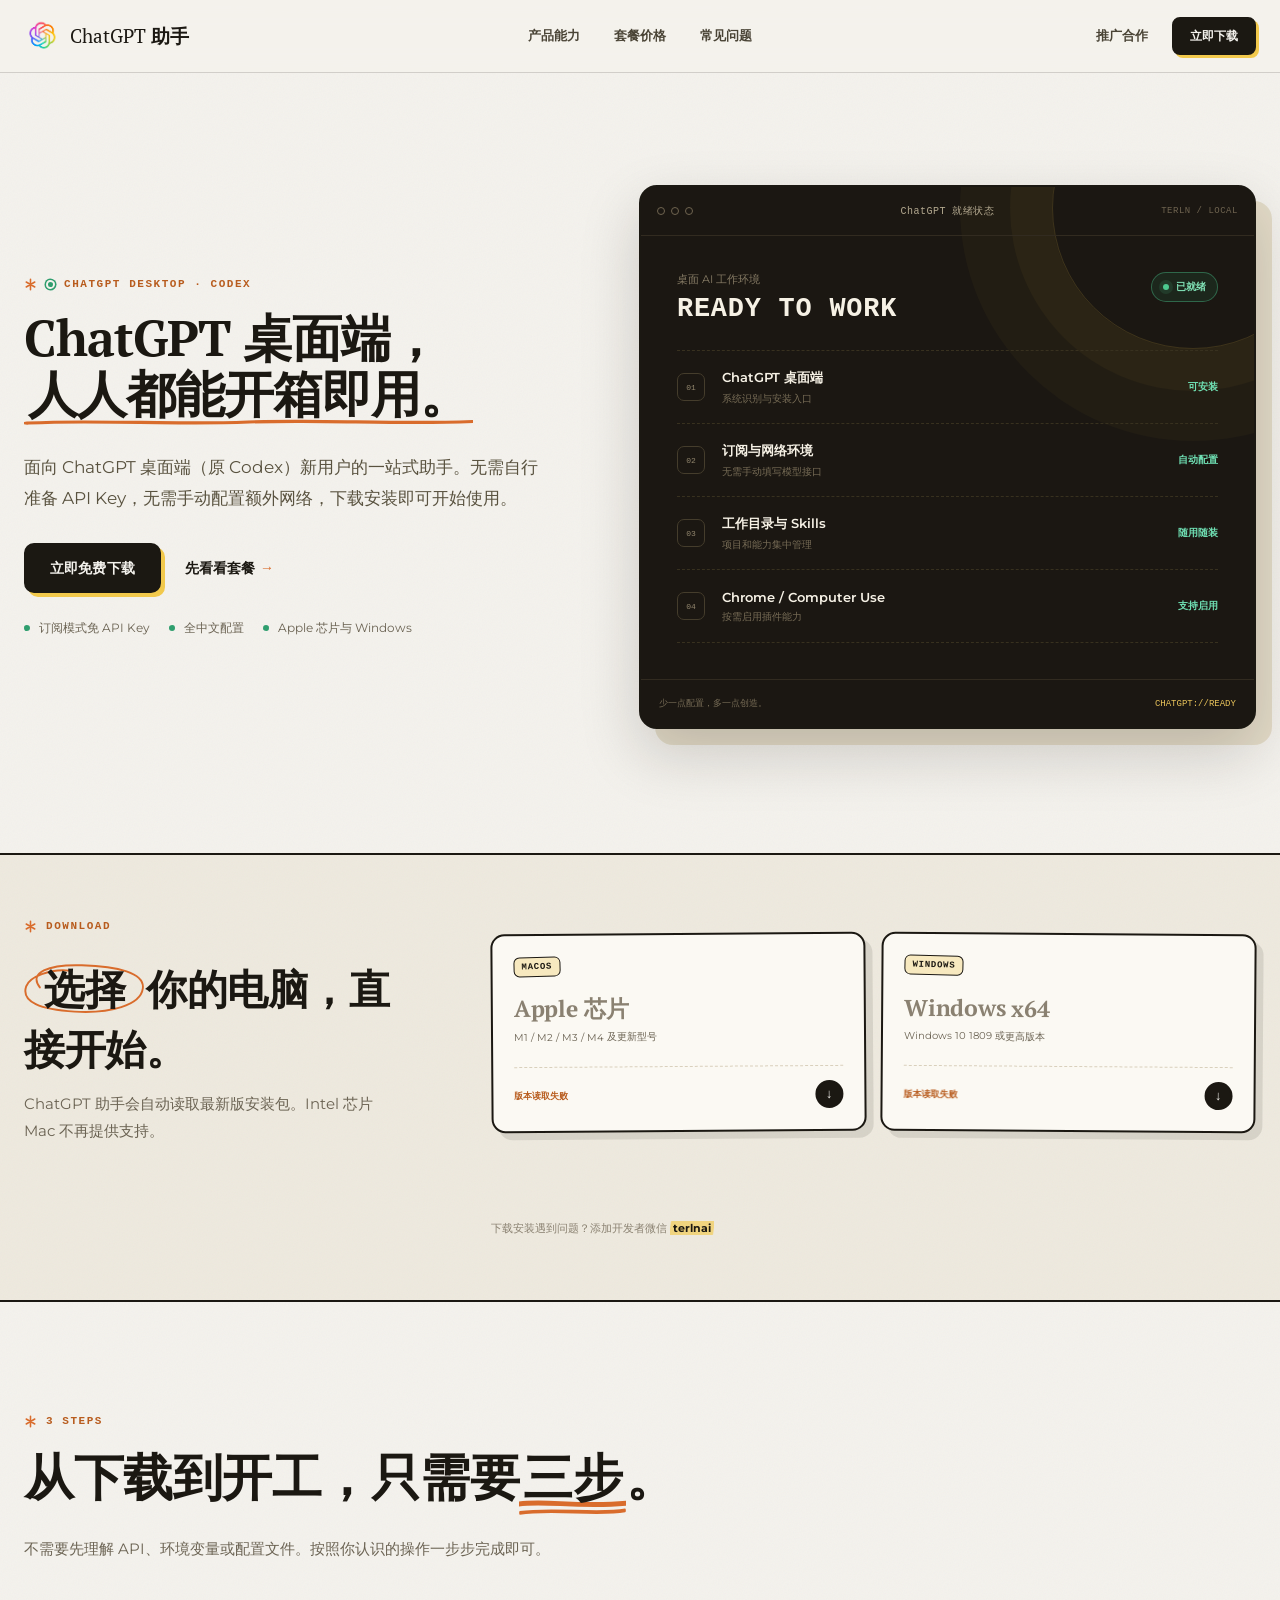
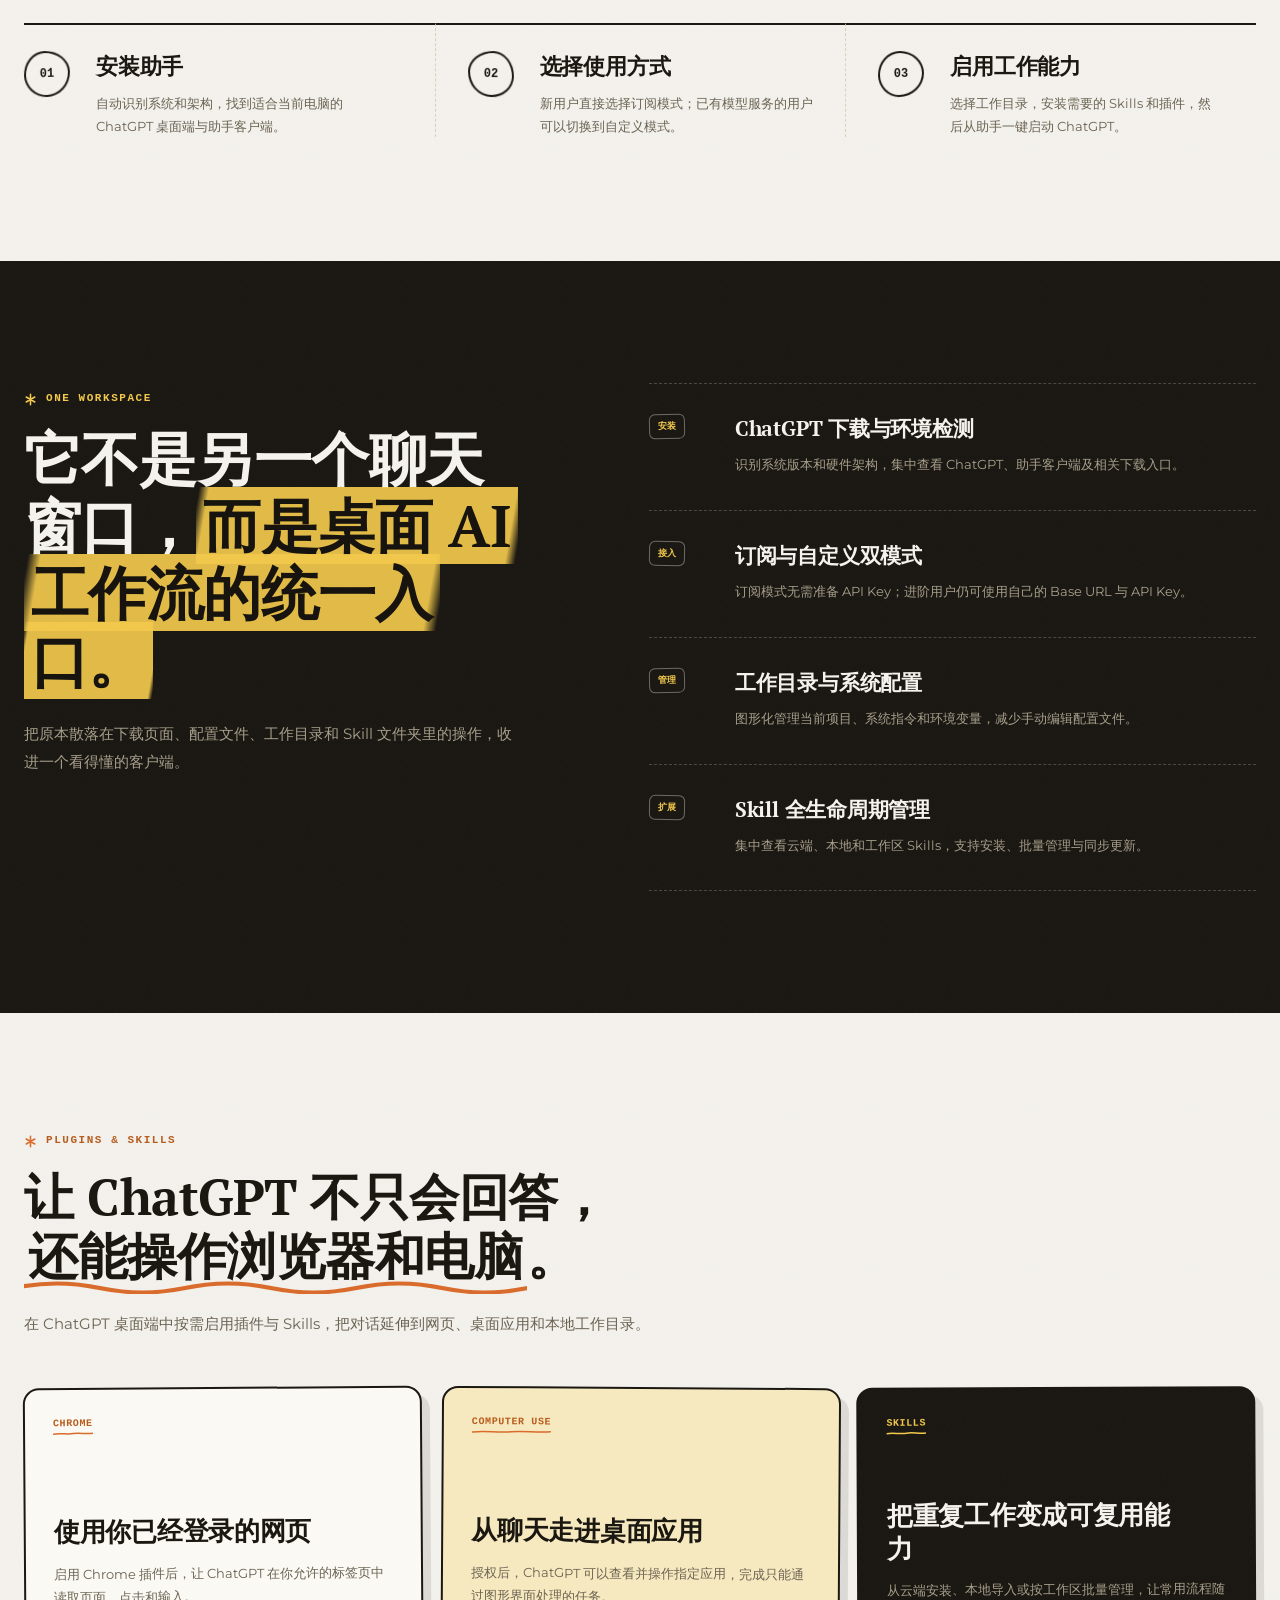
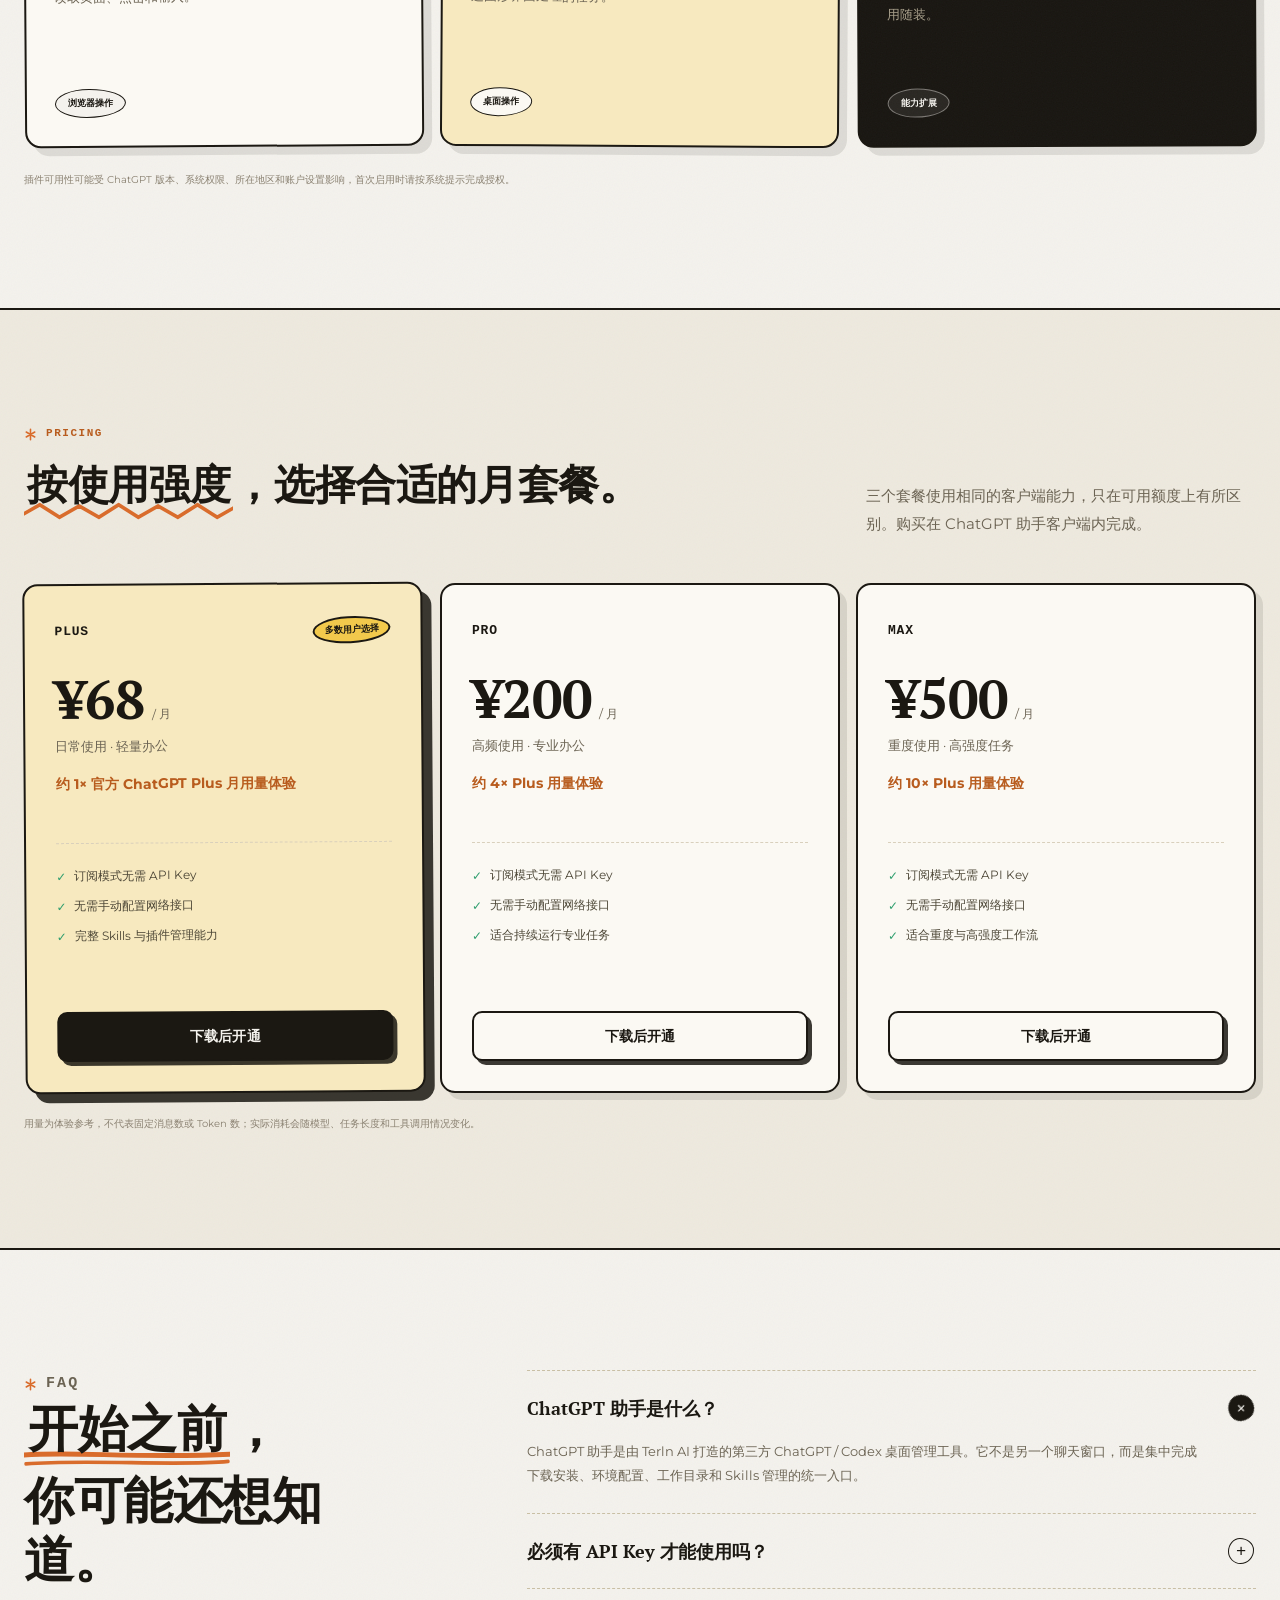
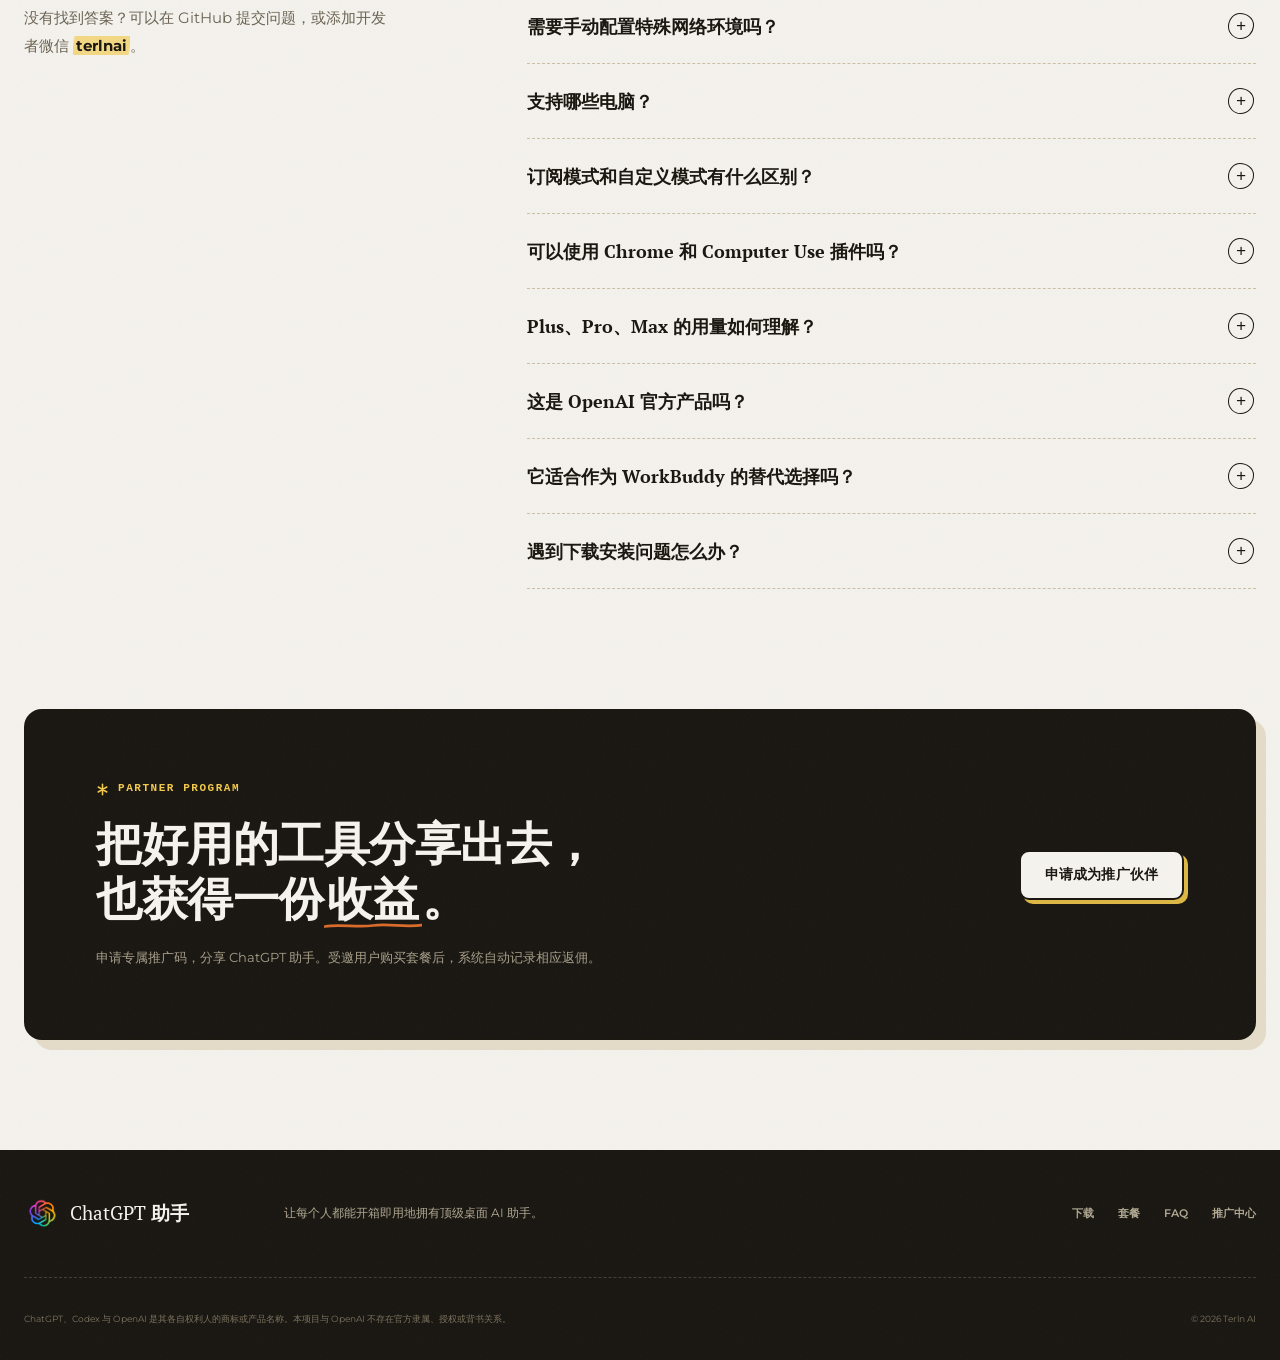
==== index.html @ 64df3d02 "feat: 优化版" ====
<!doctype html>
<html lang="zh-CN">
  <head>
    <meta charset="UTF-8" />
    <meta name="viewport" content="width=device-width, initial-scale=1.0" />
    <meta name="color-scheme" content="light" />
    <meta name="theme-color" content="#f4f2ed" />
    <title>ChatGPT 桌面端中文助手｜无需 API Key，开箱即用</title>
    <meta
      name="description"
      content="ChatGPT 助手帮助中文用户下载安装和配置 ChatGPT 桌面端（原 Codex）。订阅模式无需 API Key，无需手动配置额外网络，支持 Skills、Chrome 与 Computer Use 等插件能力。"
    />
    <link rel="canonical" href="https://agent.terln.cn/" />
    <link rel="icon" href="./favicon.ico" />
    <link rel="preload" href="./logo.png" as="image" />
    <link rel="stylesheet" href="./styles.css?v=20260721-5" />

    <meta property="og:type" content="website" />
    <meta property="og:locale" content="zh_CN" />
    <meta property="og:site_name" content="ChatGPT 助手" />
    <meta property="og:title" content="ChatGPT 桌面端，人人都能开箱即用" />
    <meta
      property="og:description"
      content="无需自行准备 API Key，无需手动配置额外网络，下载安装即可开始使用 ChatGPT 桌面端。"
    />
    <meta property="og:url" content="https://agent.terln.cn/" />
    <meta property="og:image" content="https://agent.terln.cn/logo.png" />

    <script type="application/ld+json">
      {
        "@context": "https://schema.org",
        "@type": "SoftwareApplication",
        "@id": "https://agent.terln.cn/#software",
        "name": "ChatGPT 助手",
        "applicationCategory": "UtilitiesApplication",
        "operatingSystem": "macOS Apple Silicon, Windows x64",
        "url": "https://agent.terln.cn/",
        "image": "https://agent.terln.cn/logo.png",
        "description": "帮助中文用户下载安装、配置和管理 ChatGPT 桌面端的一站式桌面助手。",
        "author": {
          "@type": "Organization",
          "name": "Terln AI"
        },
        "offers": {
          "@type": "AggregateOffer",
          "priceCurrency": "CNY",
          "lowPrice": "68",
          "highPrice": "500",
          "offerCount": "3",
          "offers": [
            {
              "@type": "Offer",
              "name": "Plus 订阅",
              "price": "68",
              "priceCurrency": "CNY"
            },
            {
              "@type": "Offer",
              "name": "Pro 订阅",
              "price": "200",
              "priceCurrency": "CNY"
            },
            {
              "@type": "Offer",
              "name": "Max 订阅",
              "price": "500",
              "priceCurrency": "CNY"
            }
          ]
        }
      }
    </script>
    <script type="application/ld+json">
      {
        "@context": "https://schema.org",
        "@type": "FAQPage",
        "mainEntity": [
          {
            "@type": "Question",
            "name": "ChatGPT 助手是什么？",
            "acceptedAnswer": {
              "@type": "Answer",
              "text": "ChatGPT 助手是由 Terln AI 打造的第三方 ChatGPT / Codex 桌面管理工具，用于集中完成下载、环境配置、工作目录和 Skills 管理。"
            }
          },
          {
            "@type": "Question",
            "name": "必须有 API Key 才能使用吗？",
            "acceptedAnswer": {
              "@type": "Answer",
              "text": "不需要。选择订阅模式后，客户端会处理模型接入所需配置；已有模型服务的用户也可以切换到自定义模式。"
            }
          },
          {
            "@type": "Question",
            "name": "需要手动配置特殊网络环境吗？",
            "acceptedAnswer": {
              "@type": "Answer",
              "text": "订阅模式不要求用户手动配置额外网络或模型接口，安装后按照客户端引导操作即可。"
            }
          },
          {
            "@type": "Question",
            "name": "支持哪些电脑？",
            "acceptedAnswer": {
              "@type": "Answer",
              "text": "支持搭载 Apple 芯片且运行 macOS 14 或更高版本的 Mac，以及运行 Windows 10 1809 或更高版本的 Windows x64 电脑；不支持 Intel 芯片 Mac。"
            }
          },
          {
            "@type": "Question",
            "name": "可以使用 Chrome 和 Computer Use 插件吗？",
            "acceptedAnswer": {
              "@type": "Answer",
              "text": "可以在 ChatGPT 桌面端中按需启用 Chrome、Computer Use 等插件能力，首次使用时需要按照系统提示完成安装与权限授权。"
            }
          },
          {
            "@type": "Question",
            "name": "Plus、Pro、Max 的用量如何理解？",
            "acceptedAnswer": {
              "@type": "Answer",
              "text": "Plus 约为官方 ChatGPT Plus 的月用量体验参考，Pro 约为 Plus 的 4 倍，Max 约为 Plus 的 10 倍。实际消耗会随模型、任务长度和工具调用情况变化。"
            }
          },
          {
            "@type": "Question",
            "name": "这是 OpenAI 官方产品吗？",
            "acceptedAnswer": {
              "@type": "Answer",
              "text": "不是。ChatGPT 助手是 Terln AI 独立开发的第三方桌面工具，与 OpenAI 不存在官方隶属、授权或背书关系。"
            }
          },
          {
            "@type": "Question",
            "name": "它适合作为 WorkBuddy 的替代选择吗？",
            "acceptedAnswer": {
              "@type": "Answer",
              "text": "如果你更需要 ChatGPT / Codex 的本地工作流、工作目录管理、Skills 和插件扩展，ChatGPT 助手可以作为 WorkBuddy 等通用办公助手之外的专业选择。"
            }
          }
        ]
      }
    </script>
  </head>
  <body>
    <a class="skip-link" href="#main-content">跳到主要内容</a>

    <header class="site-header">
      <div class="shell header-inner">
        <a class="brand" href="#top" aria-label="返回 ChatGPT 助手首页">
          <img class="brand-mark" src="./logo.png" alt="" width="36" height="36" />
          <span><b>ChatGPT</b> 助手</span>
        </a>

        <nav class="main-nav" aria-label="主导航">
          <a href="#capabilities">产品能力</a>
          <a href="#pricing">套餐价格</a>
          <a href="#faq">常见问题</a>
        </nav>

        <div class="header-actions">
          <a class="partner-link" href="/partner">推广合作</a>
          <a class="button button-small" href="#download">立即下载</a>
        </div>
      </div>
    </header>

    <main id="main-content">
      <section id="top" class="hero shell" aria-labelledby="hero-title">
        <div class="hero-copy">
          <p class="eyebrow"><span></span> ChatGPT desktop · Codex</p>
          <h1 id="hero-title">
            <span class="hero-title-primary">ChatGPT 桌面端，</span>
            <span class="hero-title-accent"><span class="mark mark-line">人人都能开箱即用。</span></span>
          </h1>
          <p class="hero-lead">
            面向 ChatGPT 桌面端（原 Codex）新用户的一站式助手。无需自行准备 API Key，无需手动配置额外网络，下载安装即可开始使用。
          </p>
          <div class="hero-actions">
            <a class="button" href="#download">立即免费下载</a>
            <a class="text-link" href="#pricing">先看看套餐 <span aria-hidden="true">→</span></a>
          </div>
          <ul class="hero-notes" aria-label="产品特点">
            <li>订阅模式免 API Key</li>
            <li>全中文配置</li>
            <li>Apple 芯片与 Windows</li>
          </ul>
        </div>

        <div class="readiness-console" aria-label="ChatGPT 就绪状态示意">
          <div class="console-bar">
            <div class="window-controls" aria-hidden="true"><span></span><span></span><span></span></div>
            <span>ChatGPT 就绪状态</span>
            <code>TERLN / LOCAL</code>
          </div>
          <div class="console-body">
            <div class="console-heading">
              <div>
                <small>桌面 AI 工作环境</small>
                <strong>READY TO WORK</strong>
              </div>
              <span class="ready-seal"><i></i> 已就绪</span>
            </div>
            <div class="status-list">
              <div class="status-row">
                <span class="status-icon">01</span>
                <span><b>ChatGPT 桌面端</b><small>系统识别与安装入口</small></span>
                <em>可安装</em>
              </div>
              <div class="status-row">
                <span class="status-icon">02</span>
                <span><b>订阅与网络环境</b><small>无需手动填写模型接口</small></span>
                <em>自动配置</em>
              </div>
              <div class="status-row">
                <span class="status-icon">03</span>
                <span><b>工作目录与 Skills</b><small>项目和能力集中管理</small></span>
                <em>随用随装</em>
              </div>
              <div class="status-row">
                <span class="status-icon">04</span>
                <span><b>Chrome / Computer Use</b><small>按需启用插件能力</small></span>
                <em>支持启用</em>
              </div>
            </div>
          </div>
          <div class="console-footer">
            <span>少一点配置，多一点创造。</span>
            <code>CHATGPT://READY</code>
          </div>
        </div>
      </section>

      <section id="download" class="download-section" aria-labelledby="download-title">
        <div class="shell download-inner">
          <div class="section-intro compact">
            <p class="eyebrow">Download</p>
            <h2 id="download-title"><span class="mark mark-circle">选择</span>你的电脑，直接开始。</h2>
            <p>ChatGPT 助手会自动读取最新版安装包。Intel 芯片 Mac 不再提供支持。</p>
          </div>
          <div class="download-grid">
            <a class="download-link download-card" data-platform="macos-arm64" href="#" aria-disabled="true">
              <span class="platform-label">macOS</span>
              <span class="download-card-copy">
                <strong>Apple 芯片</strong>
                <small>M1 / M2 / M3 / M4 及更新型号</small>
              </span>
              <span class="download-meta"><b data-version>版本读取中</b><i aria-hidden="true">↓</i></span>
            </a>
            <a class="download-link download-card" data-platform="windows-x64" href="#" aria-disabled="true">
              <span class="platform-label">Windows</span>
              <span class="download-card-copy">
                <strong>Windows x64</strong>
                <small>Windows 10 1809 或更高版本</small>
              </span>
              <span class="download-meta"><b data-version>版本读取中</b><i aria-hidden="true">↓</i></span>
            </a>
          </div>
          <p class="support-line">下载安装遇到问题？添加开发者微信 <strong>terlnai</strong></p>
        </div>
      </section>

      <section class="steps-section shell" aria-labelledby="steps-title">
        <div class="section-intro">
          <p class="eyebrow">3 steps</p>
          <h2 id="steps-title">从下载到开工，只需要<span class="mark mark-double">三步</span>。</h2>
          <p>不需要先理解 API、环境变量或配置文件。按照你认识的操作一步步完成即可。</p>
        </div>
        <ol class="steps-list">
          <li>
            <span>01</span>
            <div><h3>安装助手</h3><p>自动识别系统和架构，找到适合当前电脑的 ChatGPT 桌面端与助手客户端。</p></div>
          </li>
          <li>
            <span>02</span>
            <div><h3>选择使用方式</h3><p>新用户直接选择订阅模式；已有模型服务的用户可以切换到自定义模式。</p></div>
          </li>
          <li>
            <span>03</span>
            <div><h3>启用工作能力</h3><p>选择工作目录，安装需要的 Skills 和插件，然后从助手一键启动 ChatGPT。</p></div>
          </li>
        </ol>
      </section>

      <section id="capabilities" class="capabilities-section" aria-labelledby="capabilities-title">
        <div class="shell capabilities-layout">
          <div class="capabilities-statement">
            <p class="eyebrow">One workspace</p>
            <h2 id="capabilities-title">它不是另一个聊天窗口，<span>而是桌面 AI 工作流的统一入口。</span></h2>
            <p>把原本散落在下载页面、配置文件、工作目录和 Skill 文件夹里的操作，收进一个看得懂的客户端。</p>
          </div>

          <div class="capability-list">
            <article>
              <span>安装</span>
              <div><h3>ChatGPT 下载与环境检测</h3><p>识别系统版本和硬件架构，集中查看 ChatGPT、助手客户端及相关下载入口。</p></div>
            </article>
            <article>
              <span>接入</span>
              <div><h3>订阅与自定义双模式</h3><p>订阅模式无需准备 API Key；进阶用户仍可使用自己的 Base URL 与 API Key。</p></div>
            </article>
            <article>
              <span>管理</span>
              <div><h3>工作目录与系统配置</h3><p>图形化管理当前项目、系统指令和环境变量，减少手动编辑配置文件。</p></div>
            </article>
            <article>
              <span>扩展</span>
              <div><h3>Skill 全生命周期管理</h3><p>集中查看云端、本地和工作区 Skills，支持安装、批量管理与同步更新。</p></div>
            </article>
          </div>
        </div>
      </section>

      <section class="plugin-section shell" aria-labelledby="plugin-title">
        <div class="section-intro wide">
          <p class="eyebrow">Plugins & skills</p>
          <h2 id="plugin-title">让 ChatGPT 不只会回答，<br /><span class="mark mark-wave">还能操作浏览器和电脑</span>。</h2>
          <p>在 ChatGPT 桌面端中按需启用插件与 Skills，把对话延伸到网页、桌面应用和本地工作目录。</p>
        </div>
        <div class="plugin-grid">
          <article class="plugin-card chrome-card">
            <span class="plugin-index">Chrome</span>
            <div><h3>使用你已经登录的网页</h3><p>启用 Chrome 插件后，让 ChatGPT 在你允许的标签页中读取页面、点击和输入。</p></div>
            <span class="plugin-state">浏览器操作</span>
          </article>
          <article class="plugin-card computer-card">
            <span class="plugin-index">Computer Use</span>
            <div><h3>从聊天走进桌面应用</h3><p>授权后，ChatGPT 可以查看并操作指定应用，完成只能通过图形界面处理的任务。</p></div>
            <span class="plugin-state">桌面操作</span>
          </article>
          <article class="plugin-card skills-card">
            <span class="plugin-index">Skills</span>
            <div><h3>把重复工作变成可复用能力</h3><p>从云端安装、本地导入或按工作区批量管理，让常用流程随用随装。</p></div>
            <span class="plugin-state">能力扩展</span>
          </article>
        </div>
        <p class="plugin-note">插件可用性可能受 ChatGPT 版本、系统权限、所在地区和账户设置影响，首次启用时请按系统提示完成授权。</p>
      </section>

      <section id="pricing" class="pricing-section" aria-labelledby="pricing-title">
        <div class="shell">
          <div class="pricing-heading">
            <div class="section-intro compact">
              <p class="eyebrow">Pricing</p>
              <h2 id="pricing-title"><span class="mark mark-zigzag">按使用强度</span>，选择合适的月套餐。</h2>
            </div>
            <p>三个套餐使用相同的客户端能力，只在可用额度上有所区别。购买在 ChatGPT 助手客户端内完成。</p>
          </div>

          <div class="pricing-grid">
            <article class="price-card featured">
              <div class="price-card-top"><span>Plus</span><em>多数用户选择</em></div>
              <div class="price"><b>¥68</b><span>/ 月</span></div>
              <p>日常使用 · 轻量办公</p>
              <strong class="quota">约 1× 官方 ChatGPT Plus 月用量体验</strong>
              <ul><li>订阅模式无需 API Key</li><li>无需手动配置网络接口</li><li>完整 Skills 与插件管理能力</li></ul>
              <a class="button" href="#download">下载后开通</a>
            </article>

            <article class="price-card">
              <div class="price-card-top"><span>Pro</span></div>
              <div class="price"><b>¥200</b><span>/ 月</span></div>
              <p>高频使用 · 专业办公</p>
              <strong class="quota">约 4× Plus 用量体验</strong>
              <ul><li>订阅模式无需 API Key</li><li>无需手动配置网络接口</li><li>适合持续运行专业任务</li></ul>
              <a class="button button-secondary" href="#download">下载后开通</a>
            </article>

            <article class="price-card">
              <div class="price-card-top"><span>Max</span></div>
              <div class="price"><b>¥500</b><span>/ 月</span></div>
              <p>重度使用 · 高强度任务</p>
              <strong class="quota">约 10× Plus 用量体验</strong>
              <ul><li>订阅模式无需 API Key</li><li>无需手动配置网络接口</li><li>适合重度与高强度工作流</li></ul>
              <a class="button button-secondary" href="#download">下载后开通</a>
            </article>
          </div>
          <p class="pricing-note">用量为体验参考，不代表固定消息数或 Token 数；实际消耗会随模型、任务长度和工具调用情况变化。</p>
        </div>
      </section>

      <section id="faq" class="faq-section shell" aria-labelledby="faq-title">
        <div class="faq-heading">
          <p class="eyebrow">FAQ</p>
          <h2 id="faq-title"><span class="mark mark-double">开始之前</span>，<br />你可能还想知道。</h2>
          <p>没有找到答案？可以在 GitHub 提交问题，或添加开发者微信 <strong>terlnai</strong>。</p>
        </div>
        <div class="faq-list">
          <details open>
            <summary>ChatGPT 助手是什么？<span aria-hidden="true">+</span></summary>
            <p>ChatGPT 助手是由 Terln AI 打造的第三方 ChatGPT / Codex 桌面管理工具。它不是另一个聊天窗口，而是集中完成下载安装、环境配置、工作目录和 Skills 管理的统一入口。</p>
          </details>
          <details>
            <summary>必须有 API Key 才能使用吗？<span aria-hidden="true">+</span></summary>
            <p>不需要。选择订阅模式后，客户端会处理模型接入所需配置，你无需自行准备 API Key。如果已有自己的模型服务，也可以主动切换到自定义模式。</p>
          </details>
          <details>
            <summary>需要手动配置特殊网络环境吗？<span aria-hidden="true">+</span></summary>
            <p>订阅模式不要求用户手动配置额外网络或模型接口，安装后按照客户端引导操作即可。</p>
          </details>
          <details>
            <summary>支持哪些电脑？<span aria-hidden="true">+</span></summary>
            <p>支持搭载 Apple 芯片且运行 macOS 14 或更高版本的 Mac，以及运行 Windows 10 1809 或更高版本的 Windows x64 电脑。后续不再支持 Intel 芯片 Mac。</p>
          </details>
          <details>
            <summary>订阅模式和自定义模式有什么区别？<span aria-hidden="true">+</span></summary>
            <p>订阅模式适合希望直接使用的新用户，无需准备 API Key；自定义模式适合已经拥有模型服务的进阶用户，可以填写自己的 Base URL 与 API Key。</p>
          </details>
          <details>
            <summary>可以使用 Chrome 和 Computer Use 插件吗？<span aria-hidden="true">+</span></summary>
            <p>可以在 ChatGPT 桌面端中按需启用 Chrome、Computer Use 等插件能力。首次使用时，需要按照系统提示完成插件安装和相应权限授权。</p>
          </details>
          <details>
            <summary>Plus、Pro、Max 的用量如何理解？<span aria-hidden="true">+</span></summary>
            <p>Plus 约为官方 ChatGPT Plus 的月用量体验参考，Pro 约为 Plus 的 4 倍，Max 约为 Plus 的 10 倍。它不是固定消息数，实际消耗取决于模型、任务长度和工具调用情况。</p>
          </details>
          <details>
            <summary>这是 OpenAI 官方产品吗？<span aria-hidden="true">+</span></summary>
            <p>不是。ChatGPT 助手是 Terln AI 独立开发的第三方桌面工具，用于帮助用户安装、配置和管理 ChatGPT / Codex 桌面工作流。</p>
          </details>
          <details>
            <summary>它适合作为 WorkBuddy 的替代选择吗？<span aria-hidden="true">+</span></summary>
            <p>如果你更需要 ChatGPT / Codex 的本地工作流、工作目录管理、Skills 和插件扩展，ChatGPT 助手可以作为 WorkBuddy 等通用办公助手之外的专业选择。</p>
          </details>
          <details>
            <summary>遇到下载安装问题怎么办？<span aria-hidden="true">+</span></summary>
            <p>可以前往 <a href="https://github.com/xiaolinbenben/gpt-zhushou/issues" target="_blank" rel="noreferrer noopener">GitHub Issues</a> 提交问题，或添加开发者微信 <strong>terlnai</strong>。</p>
          </details>
        </div>
      </section>

      <section class="partner-section shell" aria-labelledby="partner-title">
        <div>
          <p class="eyebrow">Partner program</p>
          <h2 id="partner-title">把好用的工具分享出去，<br />也获得一份<span class="mark mark-line">收益</span>。</h2>
          <p>申请专属推广码，分享 ChatGPT 助手。受邀用户购买套餐后，系统自动记录相应返佣。</p>
        </div>
        <a class="button button-light" href="/partner">申请成为推广伙伴</a>
      </section>
    </main>

    <footer class="site-footer">
      <div class="shell footer-main">
        <a class="brand footer-brand" href="#top">
          <img class="brand-mark" src="./logo.png" alt="" width="36" height="36" />
          <span><b>ChatGPT</b> 助手</span>
        </a>
        <p>让每个人都能开箱即用地拥有顶级桌面 AI 助手。</p>
        <nav aria-label="页脚导航"><a href="#download">下载</a><a href="#pricing">套餐</a><a href="#faq">FAQ</a><a href="/partner">推广中心</a></nav>
      </div>
      <div class="shell footer-legal">
        <p>ChatGPT、Codex 与 OpenAI 是其各自权利人的商标或产品名称。本项目与 OpenAI 不存在官方隶属、授权或背书关系。</p>
        <span>© 2026 Terln AI</span>
      </div>
    </footer>

    <script src="./app.js?v=20260720-1" defer></script>
  </body>
</html>
---- styles.css ----
@import url("https://fonts.googleapis.com/css2?family=Montserrat:wght@400;500;600;700;800&family=PT+Serif:wght@400;700&display=swap");

:root {
  /* 暖纸 + 墨 + 马克笔 */
  --paper: #f4f2ed;
  --paper-deep: #eee9de;
  --card: #fbf9f3;
  --ink: #1b1812;
  --ink-2: #17140f;
  --muted: #6b6353;
  --faint: #8a8171;
  --line: #d9d0bc;
  --line-dark: #35301f;
  --yellow: #f2c94c;
  --yellow-soft: #f7e9bf;
  --rust: #b85c1e;
  --squiggle: #d96c2c;
  --green: #2f9e6e;
  --green-bright: #4cc98f;
  --cream: #f4f2ed;
  --cream-dim: #a89f8b;
  --shadow-warm: #e3dbc8;
  --font-display: "PT Serif", "Songti SC", "STSong", "Noto Serif SC", "Source Han Serif SC", "SimSun", Georgia, serif;
  --font-body: Montserrat, "PingFang SC", "Hiragino Sans GB", "Microsoft YaHei", "Noto Sans SC", system-ui, -apple-system, "Segoe UI", sans-serif;
  --font-mono: "SFMono-Regular", Consolas, "Liberation Mono", Menlo, monospace;
  --noise: url("data:image/svg+xml,%3Csvg xmlns='http://www.w3.org/2000/svg' width='160' height='160'%3E%3Cfilter id='n'%3E%3CfeTurbulence type='fractalNoise' baseFrequency='0.8' numOctaves='2' stitchTiles='stitch'/%3E%3C/filter%3E%3Crect width='160' height='160' filter='url(%23n)' opacity='0.045'/%3E%3C/svg%3E");
  --scribble-orange: url("data:image/svg+xml,%3Csvg xmlns='http://www.w3.org/2000/svg' viewBox='-6 -2 232 18' preserveAspectRatio='none'%3E%3Cpath d='M-4 9C32 3 72 12 110 7 148 3 188 11 226 6' fill='none' stroke='%23D96C2C' stroke-width='5.5' stroke-linecap='round'/%3E%3C/svg%3E");
  --scribble-yellow: url("data:image/svg+xml,%3Csvg xmlns='http://www.w3.org/2000/svg' viewBox='-6 -2 232 18' preserveAspectRatio='none'%3E%3Cpath d='M-4 9C32 3 72 12 110 7 148 3 188 11 226 6' fill='none' stroke='%23F2C94C' stroke-width='5.5' stroke-linecap='round'/%3E%3C/svg%3E");
  --wave-orange: url("data:image/svg+xml,%3Csvg xmlns='http://www.w3.org/2000/svg' viewBox='0 0 220 14' preserveAspectRatio='none'%3E%3Cpath d='M0 8C12 2 24 2 36 8 48 14 60 14 72 8 84 2 96 2 108 8 120 14 132 14 144 8 156 2 168 2 180 8 192 14 204 14 216 8 220 6' fill='none' stroke='%23D96C2C' stroke-width='4' stroke-linecap='round' stroke-linejoin='round'/%3E%3C/svg%3E");
  --wave-yellow: url("data:image/svg+xml,%3Csvg xmlns='http://www.w3.org/2000/svg' viewBox='0 0 220 14' preserveAspectRatio='none'%3E%3Cpath d='M0 8C12 2 24 2 36 8 48 14 60 14 72 8 84 2 96 2 108 8 120 14 132 14 144 8 156 2 168 2 180 8 192 14 204 14 216 8 220 6' fill='none' stroke='%23F2C94C' stroke-width='4' stroke-linecap='round' stroke-linejoin='round'/%3E%3C/svg%3E");
  --sketch-orange: url("data:image/svg+xml,%3Csvg xmlns='http://www.w3.org/2000/svg' viewBox='0 0 220 16'%3E%3Cpath d='M0 10L22 4 44 12 66 4 88 12 110 4 132 12 154 4 176 12 198 4 220 10' fill='none' stroke='%23D96C2C' stroke-width='4' stroke-linecap='round' stroke-linejoin='round'/%3E%3C/svg%3E");
  --zigzag-orange: url("data:image/svg+xml,%3Csvg xmlns='http://www.w3.org/2000/svg' viewBox='0 0 220 16' preserveAspectRatio='none'%3E%3Cpath d='M0 12L20 3 40 13 60 4 80 13 100 3 120 13 140 4 160 13 180 3 200 13 220 4' fill='none' stroke='%23D96C2C' stroke-width='3' stroke-linecap='round' stroke-linejoin='round'/%3E%3C/svg%3E");
  --double-orange: url("data:image/svg+xml,%3Csvg xmlns='http://www.w3.org/2000/svg' viewBox='0 0 220 18' preserveAspectRatio='none'%3E%3Cpath d='M0 6C50 2 120 9 220 5' fill='none' stroke='%23D96C2C' stroke-width='4' stroke-linecap='round'/%3E%3Cpath d='M6 13C70 9 160 15 214 11' fill='none' stroke='%23D96C2C' stroke-width='3' stroke-linecap='round'/%3E%3C/svg%3E");
  --circle-orange: url("data:image/svg+xml,%3Csvg xmlns='http://www.w3.org/2000/svg' viewBox='0 0 260 120'%3E%3Cpath d='M44 58C22 30 60 14 124 16 192 18 244 30 240 60 236 92 178 108 110 104 46 100 8 86 18 56 24 38 64 22 100 26' fill='none' stroke='%23D96C2C' stroke-width='3.6' stroke-linecap='round'/%3E%3C/svg%3E");
  --circle-mark: url("data:image/svg+xml,%3Csvg xmlns='http://www.w3.org/2000/svg' viewBox='0 0 300 130'%3E%3Cpath d='M148 12C64 12 16 32 14 62 12 94 74 118 156 118 238 118 288 96 286 60 284 28 220 10 136 14' fill='%23F2C94C' fill-opacity='0.24' stroke='%23D96C2C' stroke-width='4' stroke-linecap='round'/%3E%3C/svg%3E");
  --spark: url("data:image/svg+xml,%3Csvg xmlns='http://www.w3.org/2000/svg' viewBox='0 0 20 20'%3E%3Cpath d='M10 2v16M3.4 6.2l13.2 7.6M16.6 6.2L3.4 13.8' fill='none' stroke='%23D96C2C' stroke-width='2.4' stroke-linecap='round'/%3E%3C/svg%3E");
  --spark-yellow: url("data:image/svg+xml,%3Csvg xmlns='http://www.w3.org/2000/svg' viewBox='0 0 20 20'%3E%3Cpath d='M10 2v16M3.4 6.2l13.2 7.6M16.6 6.2L3.4 13.8' fill='none' stroke='%23F2C94C' stroke-width='2.4' stroke-linecap='round'/%3E%3C/svg%3E");
}

* {
  box-sizing: border-box;
}

html {
  scroll-behavior: smooth;
  scroll-padding-top: 88px;
}

body {
  min-width: 320px;
  margin: 0;
  color: var(--ink);
  font-family: var(--font-body);
  background: var(--paper) var(--noise);
  -webkit-font-smoothing: antialiased;
  text-rendering: optimizeLegibility;
}

body,
button,
input {
  font-family: var(--font-body);
}

a {
  color: inherit;
  text-decoration: none;
}

img {
  display: block;
  max-width: 100%;
}

button,
a,
summary {
  -webkit-tap-highlight-color: transparent;
}

h1,
h2,
h3,
p {
  margin-top: 0;
}

h1,
h2,
h3 {
  font-family: var(--font-display);
}

::selection {
  color: var(--ink-2);
  background: var(--yellow);
}

.shell {
  width: min(1240px, calc(100% - 48px));
  margin-right: auto;
  margin-left: auto;
}

.skip-link {
  position: fixed;
  top: 10px;
  left: 12px;
  z-index: 100;
  border: 2px solid var(--ink);
  border-radius: 8px;
  padding: 10px 14px;
  color: var(--cream);
  background: var(--ink);
  transform: translateY(-150%);
}

.skip-link:focus {
  transform: translateY(0);
}

/* ---------- 顶栏 ---------- */

.site-header {
  position: sticky;
  top: 0;
  z-index: 40;
  border-bottom: 1px solid rgb(27 24 18 / 16%);
  background: rgb(244 242 237 / 90%);
  -webkit-backdrop-filter: blur(14px);
  backdrop-filter: blur(14px);
}

.header-inner {
  display: grid;
  grid-template-columns: 1fr auto 1fr;
  align-items: center;
  min-height: 72px;
}

.brand {
  display: inline-flex;
  align-items: center;
  width: fit-content;
  gap: 10px;
  font-family: var(--font-display);
  font-size: 19px;
  font-weight: 700;
  letter-spacing: 0;
}

.brand b {
  font-weight: 400;
}

.brand-mark {
  width: 36px;
  height: 36px;
  border-radius: 9px;
  object-fit: cover;
  transition: transform 220ms cubic-bezier(0.34, 1.56, 0.64, 1);
}

.brand:hover .brand-mark {
  transform: rotate(-7deg);
}

.main-nav,
.header-actions {
  display: flex;
  align-items: center;
}

.main-nav {
  gap: 34px;
}

.main-nav a,
.partner-link {
  position: relative;
  padding: 3px 0;
  color: #4a4436;
  font-size: 13px;
  font-weight: 600;
}

.main-nav a::after,
.partner-link::after {
  position: absolute;
  right: 0;
  bottom: -3px;
  left: 0;
  height: 2px;
  border-radius: 2px;
  background: var(--ink);
  content: "";
  transform: scaleX(0);
  transform-origin: right;
  transition: transform 200ms ease;
}

.main-nav a:hover,
.partner-link:hover {
  color: var(--ink);
}

.main-nav a:hover::after,
.partner-link:hover::after {
  transform: scaleX(1);
  transform-origin: left;
}

.header-actions {
  justify-content: flex-end;
  gap: 24px;
}

/* ---------- 贴纸按钮 ---------- */

.button {
  display: inline-flex;
  min-height: 50px;
  align-items: center;
  justify-content: center;
  border: 2px solid var(--ink);
  border-radius: 10px;
  padding: 0 24px;
  color: var(--cream);
  font-size: 14px;
  font-weight: 700;
  letter-spacing: 0.01em;
  background: var(--ink);
  box-shadow: 4px 4px 0 var(--yellow);
  transition: transform 150ms ease, box-shadow 150ms ease, background 150ms ease, color 150ms ease;
}

.button:hover {
  background: var(--ink-2);
  box-shadow: 6px 6px 0 var(--yellow);
  transform: translate(-2px, -2px);
}

.button:active {
  box-shadow: 1px 1px 0 var(--yellow);
  transform: translate(2px, 2px);
}

.button-small {
  min-height: 38px;
  border-radius: 8px;
  padding: 0 16px;
  font-size: 12px;
  box-shadow: 3px 3px 0 var(--yellow);
}

.button-small:hover {
  box-shadow: 5px 5px 0 var(--yellow);
}

.button-secondary {
  color: var(--ink);
  background: var(--card);
  box-shadow: 4px 4px 0 rgb(27 24 18 / 85%);
}

.button-secondary:hover {
  color: var(--ink);
  background: var(--paper);
  box-shadow: 6px 6px 0 rgb(27 24 18 / 85%);
}

.button-secondary:active {
  box-shadow: 1px 1px 0 rgb(27 24 18 / 85%);
}

.button-light {
  border-color: var(--ink);
  color: var(--ink);
  background: var(--paper);
  box-shadow: 4px 4px 0 rgb(242 201 76 / 90%);
  white-space: nowrap;
}

.button-light:hover {
  color: var(--ink);
  background: var(--yellow-soft);
  box-shadow: 6px 6px 0 rgb(242 201 76 / 90%);
}

.button-light:active {
  box-shadow: 1px 1px 0 rgb(242 201 76 / 90%);
}

/* ---------- 首屏 ---------- */

.hero {
  display: grid;
  grid-template-columns: minmax(0, 0.92fr) minmax(480px, 1.08fr);
  gap: clamp(56px, 7vw, 94px);
  align-items: center;
  min-height: min(780px, calc(100vh - 72px));
  padding-top: 72px;
  padding-bottom: 84px;
}

.hero-copy {
  min-width: 0;
}

.eyebrow {
  display: flex;
  align-items: center;
  gap: 9px;
  margin-bottom: 18px;
  color: var(--rust);
  font-family: var(--font-mono);
  font-size: 11px;
  font-weight: 700;
  letter-spacing: 0.14em;
  line-height: 1.4;
  text-transform: uppercase;
}

.eyebrow::before {
  display: inline-block;
  width: 13px;
  height: 13px;
  flex: 0 0 auto;
  background: var(--spark) center / contain no-repeat;
  content: "";
}

.hero-copy > .eyebrow span {
  width: 9px;
  height: 9px;
  border: 2px solid var(--paper);
  border-radius: 46% 54% 52% 48% / 52% 46% 54% 48%;
  background: var(--green);
  box-shadow: 0 0 0 1.5px var(--green);
}

.hero h1 {
  max-width: 720px;
  margin-bottom: 25px;
  font-size: clamp(46px, 3.9vw, 56px);
  font-weight: 700;
  letter-spacing: -0.02em;
  line-height: 1.12;
}

.hero h1 span {
  display: block;
}

.hero-title-primary {
  color: var(--ink);
  white-space: nowrap;
}

.hero-title-accent {
  width: fit-content;
  color: var(--ink);
}

.hero-lead {
  max-width: 610px;
  margin-bottom: 30px;
  color: #59523f;
  font-size: clamp(16px, 1.3vw, 18px);
  line-height: 1.85;
}

.hero-actions {
  display: flex;
  align-items: center;
  gap: 24px;
}

.text-link {
  display: inline-flex;
  align-items: center;
  gap: 8px;
  font-size: 14px;
  font-weight: 700;
}

.text-link:hover {
  color: var(--rust);
}

.text-link span {
  color: var(--squiggle);
  font-family: var(--font-mono);
  transition: transform 200ms cubic-bezier(0.34, 1.56, 0.64, 1);
}

.text-link:hover span {
  transform: translateX(4px) rotate(-10deg);
}

.hero-notes {
  display: flex;
  flex-wrap: wrap;
  gap: 9px 19px;
  margin: 27px 0 0;
  padding: 0;
  color: var(--muted);
  font-size: 12px;
  list-style: none;
}

.hero-notes li {
  position: relative;
  padding-left: 15px;
}

.hero-notes li::before {
  position: absolute;
  top: 0.42em;
  left: 0;
  width: 6px;
  height: 6px;
  border-radius: 46% 54% 55% 45% / 48% 52% 48% 52%;
  background: var(--green);
  content: "";
}

.hero-notes li:nth-child(2)::before {
  border-radius: 55% 45% 48% 52% / 45% 52% 48% 55%;
}

.hero-notes li:nth-child(3)::before {
  border-radius: 50% 50% 42% 58% / 55% 45% 55% 45%;
}

/* ---------- 就绪控制台 ---------- */

.readiness-console {
  position: relative;
  min-width: 0;
  overflow: hidden;
  border: 2px solid var(--ink);
  border-radius: 18px;
  color: #f6f1e5;
  background: #1b1712;
  box-shadow: 0 24px 60px rgb(25 22 18 / 18%), 16px 16px 0 var(--shadow-warm);
  animation: console-arrive 620ms cubic-bezier(0.2, 0.8, 0.2, 1) both;
}

.readiness-console::before {
  position: absolute;
  top: -120px;
  right: -80px;
  width: 280px;
  height: 280px;
  border: 1px solid rgb(242 201 76 / 16%);
  border-radius: 50%;
  box-shadow: 0 0 0 42px rgb(242 201 76 / 4%), 0 0 0 92px rgb(242 201 76 / 3%);
  content: "";
}

.console-bar,
.console-footer {
  position: relative;
  z-index: 1;
  display: grid;
  grid-template-columns: 1fr auto 1fr;
  align-items: center;
  font-family: var(--font-mono);
}

.console-bar {
  min-height: 49px;
  border-bottom: 1px solid #322b20;
  padding: 0 16px;
  color: #b3a88f;
  font-size: 10px;
  letter-spacing: 0.05em;
}

.console-bar > span {
  text-align: center;
}

.console-bar code {
  justify-self: end;
  color: #6f6450;
  font-size: 9px;
}

.window-controls {
  display: flex;
  gap: 6px;
}

.window-controls span {
  width: 8px;
  height: 8px;
  border: 1px solid #6f6450;
  border-radius: 50%;
}

.console-body {
  position: relative;
  z-index: 1;
  padding: clamp(24px, 3vw, 36px);
}

.console-heading {
  display: flex;
  align-items: flex-start;
  justify-content: space-between;
  gap: 20px;
  margin-bottom: 26px;
}

.console-heading > div {
  display: grid;
  gap: 7px;
}

.console-heading small {
  color: #857a64;
  font-size: 11px;
}

.console-heading strong {
  font-family: var(--font-mono);
  font-size: clamp(20px, 2.1vw, 27px);
  font-weight: 700;
  letter-spacing: 0.03em;
}

.ready-seal {
  display: inline-flex;
  align-items: center;
  gap: 7px;
  border: 1.5px solid rgb(76 201 143 / 40%);
  border-radius: 999px;
  padding: 7px 11px;
  color: #7fdfb4;
  font-size: 10px;
  font-weight: 700;
  white-space: nowrap;
  background: rgb(47 158 110 / 12%);
}

.ready-seal i {
  width: 6px;
  height: 6px;
  border-radius: 50%;
  background: #4cc98f;
  box-shadow: 0 0 0 4px rgb(76 201 143 / 12%);
}

.status-list {
  display: grid;
  border-top: 1.5px dashed #38311f;
}

.status-row {
  display: grid;
  grid-template-columns: 32px minmax(0, 1fr) auto;
  gap: 13px;
  align-items: center;
  min-height: 73px;
  border-bottom: 1.5px dashed #38311f;
  opacity: 0;
  animation: status-enter 360ms ease forwards;
}

.status-row:nth-child(1) {
  animation-delay: 180ms;
}

.status-row:nth-child(2) {
  animation-delay: 280ms;
}

.status-row:nth-child(3) {
  animation-delay: 380ms;
}

.status-row:nth-child(4) {
  animation-delay: 480ms;
}

.status-icon {
  display: grid;
  width: 28px;
  height: 28px;
  place-items: center;
  border: 1.5px solid #453d2c;
  border-radius: 7px;
  color: #93876e;
  font-family: var(--font-mono);
  font-size: 8px;
}

.status-row > span:nth-child(2) {
  display: grid;
  min-width: 0;
  gap: 5px;
}

.status-row b {
  font-size: 13px;
  font-weight: 600;
}

.status-row small {
  overflow: hidden;
  color: #776c56;
  font-size: 10px;
  text-overflow: ellipsis;
  white-space: nowrap;
}

.status-row em {
  color: #6fdfb3;
  font-size: 10px;
  font-style: normal;
  font-weight: 700;
  white-space: nowrap;
}

.console-footer {
  grid-template-columns: 1fr auto;
  min-height: 48px;
  border-top: 1px solid #322b20;
  padding: 0 18px;
  color: #776c56;
  font-size: 9px;
}

.console-footer code {
  color: #e8c35a;
  font-size: inherit;
}

@keyframes console-arrive {
  from {
    opacity: 0;
    transform: translateY(18px) rotate(0.6deg);
  }
  to {
    opacity: 1;
    transform: translateY(0) rotate(0);
  }
}

@keyframes status-enter {
  from {
    opacity: 0;
    transform: translateX(10px);
  }
  to {
    opacity: 1;
    transform: translateX(0);
  }
}

/* ---------- 分区标题通用 ---------- */

.section-intro h2,
.pricing-heading h2,
.faq-heading h2 {
  margin-bottom: 16px;
  font-size: clamp(34px, 4vw, 50px);
  font-weight: 700;
  letter-spacing: -0.01em;
  line-height: 1.18;
}

.section-intro > p:last-child,
.pricing-heading > p,
.faq-heading > p,
.capabilities-statement > p:last-child {
  margin-bottom: 0;
  color: var(--muted);
  font-size: 15px;
  line-height: 1.85;
}

.section-intro.compact h2 {
  font-size: clamp(30px, 3.2vw, 42px);
}

/* ---------- 下载 ---------- */

.download-section {
  border-top: 2px solid var(--ink);
  border-bottom: 2px solid var(--ink);
  background: var(--paper-deep) var(--noise);
}

.download-inner {
  display: grid;
  grid-template-columns: minmax(260px, 0.66fr) minmax(0, 1.34fr);
  gap: clamp(44px, 7vw, 92px);
  align-items: center;
  padding-top: 64px;
  padding-bottom: 64px;
}

.download-grid {
  display: grid;
  grid-template-columns: repeat(2, minmax(0, 1fr));
  gap: 16px;
}

.download-card {
  position: relative;
  display: grid;
  min-width: 0;
  min-height: 178px;
  align-content: space-between;
  border: 2px solid var(--ink);
  border-radius: 14px;
  padding: 21px;
  background: var(--card);
  box-shadow: 7px 7px 0 rgb(27 24 18 / 10%);
  transition: border-color 170ms ease, box-shadow 170ms ease, transform 170ms ease;
}

.download-card:nth-child(1) {
  transform: rotate(-0.4deg);
}

.download-card:nth-child(2) {
  transform: rotate(0.4deg);
}

.download-card:hover {
  box-shadow: 11px 11px 0 rgb(27 24 18 / 16%);
  transform: translate(-2px, -3px) rotate(0deg);
}

.download-card[aria-disabled="true"] {
  color: var(--faint);
  pointer-events: none;
}

.platform-label {
  width: fit-content;
  border: 1.5px solid var(--ink);
  border-radius: 6px;
  padding: 4px 7px;
  color: var(--ink);
  font-family: var(--font-mono);
  font-size: 9px;
  font-weight: 700;
  letter-spacing: 0.08em;
  background: var(--yellow-soft);
  text-transform: uppercase;
  transform: rotate(-1.2deg);
}

.download-card:nth-child(2) .platform-label {
  transform: rotate(1deg);
}

.download-card-copy {
  display: grid;
  gap: 5px;
  margin: 16px 0 22px;
}

.download-card-copy strong {
  font-family: var(--font-display);
  font-size: 23px;
  font-weight: 700;
  letter-spacing: -0.01em;
}

.download-card-copy small {
  color: var(--muted);
  font-size: 10px;
  line-height: 1.5;
}

.download-meta {
  display: flex;
  align-items: center;
  justify-content: space-between;
  gap: 12px;
  border-top: 1.5px dashed var(--line);
  padding-top: 14px;
}

.download-meta b {
  overflow: hidden;
  color: var(--rust);
  font-family: var(--font-mono);
  font-size: 9px;
  font-weight: 700;
  text-overflow: ellipsis;
  white-space: nowrap;
}

.download-meta i {
  display: grid;
  width: 28px;
  height: 28px;
  flex: 0 0 auto;
  place-items: center;
  border: 2px solid var(--ink);
  border-radius: 50%;
  color: var(--cream);
  font-family: var(--font-mono);
  font-size: 13px;
  font-style: normal;
  background: var(--ink);
  transition: background 170ms ease, color 170ms ease;
}

.download-card:hover .download-meta i {
  color: var(--ink);
  background: var(--yellow);
}

.support-line {
  grid-column: 2;
  margin: -14px 0 0;
  color: var(--faint);
  font-size: 11px;
}

.support-line strong,
.faq-heading p strong,
.faq-list details > p strong {
  padding: 0 3px;
  color: var(--ink);
  background: linear-gradient(100deg, rgb(242 201 76 / 0) 1%, rgb(242 201 76 / 65%) 4%, rgb(242 201 76 / 65%) 96%, rgb(242 201 76 / 0) 99%);
  -webkit-box-decoration-break: clone;
  box-decoration-break: clone;
}

/* ---------- 三步 ---------- */

.steps-section {
  padding-top: 112px;
  padding-bottom: 124px;
}

.steps-section .section-intro {
  max-width: 690px;
  margin-bottom: 60px;
}

.steps-list {
  display: grid;
  grid-template-columns: repeat(3, minmax(0, 1fr));
  margin: 0;
  padding: 0;
  list-style: none;
}

.steps-list li {
  display: grid;
  grid-template-columns: 52px 1fr;
  gap: 20px;
  border-top: 2px solid var(--ink);
  padding: 26px 32px 0 0;
}

.steps-list li + li {
  border-left: 1.5px dashed var(--line);
  padding-left: 32px;
}

.steps-list > li > span {
  display: grid;
  width: 46px;
  height: 46px;
  place-items: center;
  border: 2px solid var(--ink);
  border-radius: 46% 54% 52% 48% / 52% 46% 54% 48%;
  color: var(--ink);
  font-family: var(--font-mono);
  font-size: 12px;
  font-weight: 700;
  transform: rotate(-2deg);
  transition: background 180ms ease, color 180ms ease, transform 180ms ease;
}

.steps-list > li:nth-child(2) > span {
  border-radius: 54% 46% 48% 52% / 45% 55% 45% 55%;
  transform: rotate(1.6deg);
}

.steps-list > li:nth-child(3) > span {
  border-radius: 48% 52% 55% 45% / 52% 48% 52% 48%;
  transform: rotate(-1deg);
}

.steps-list > li:hover > span {
  color: var(--yellow);
  background: var(--ink);
  transform: rotate(0deg) scale(1.06);
}

.steps-list h3 {
  margin-bottom: 10px;
  font-size: 22px;
  font-weight: 700;
  letter-spacing: -0.01em;
}

.steps-list p {
  margin-bottom: 0;
  color: var(--muted);
  font-size: 13px;
  line-height: 1.75;
}

/* ---------- 能力（暗色分区） ---------- */

.capabilities-section {
  overflow: hidden;
  color: var(--cream);
  background: var(--ink-2) var(--noise);
}

.capabilities-layout {
  display: grid;
  grid-template-columns: minmax(0, 0.9fr) minmax(440px, 1.1fr);
  gap: clamp(70px, 10vw, 140px);
  align-items: start;
  padding-top: 122px;
  padding-bottom: 122px;
}

.capabilities-statement {
  position: sticky;
  top: 130px;
}

.capabilities-statement .eyebrow {
  color: var(--yellow);
}

.capabilities-statement .eyebrow::before {
  background-image: var(--spark-yellow);
}

.capabilities-statement h2 {
  margin-bottom: 26px;
  font-size: clamp(38px, 4.6vw, 58px);
  font-weight: 700;
  letter-spacing: -0.01em;
  line-height: 1.16;
}

.capabilities-statement h2 span {
  display: inline;
  padding: 0 0.12em;
  color: var(--ink-2);
  background: linear-gradient(100deg, rgb(242 201 76 / 0) 1%, rgb(242 201 76 / 92%) 4%, rgb(242 201 76 / 92%) 96%, rgb(242 201 76 / 0) 99%);
  -webkit-box-decoration-break: clone;
  box-decoration-break: clone;
}

.capabilities-statement > p:last-child {
  color: var(--cream-dim);
}

.capability-list {
  display: grid;
}

.capability-list article {
  display: grid;
  grid-template-columns: 62px minmax(0, 1fr);
  gap: 24px;
  border-top: 1.5px dashed rgb(244 242 237 / 22%);
  padding: 30px 0 34px;
}

.capability-list article:last-child {
  border-bottom: 1.5px dashed rgb(244 242 237 / 22%);
}

.capability-list article > span {
  width: fit-content;
  height: fit-content;
  border: 1.5px solid rgb(244 242 237 / 38%);
  border-radius: 6px;
  padding: 5px 8px;
  color: var(--yellow);
  font-family: var(--font-mono);
  font-size: 9px;
  font-weight: 700;
  transform: rotate(-1.4deg);
}

.capability-list article:nth-child(2n) > span {
  transform: rotate(1.2deg);
}

.capability-list h3 {
  margin-bottom: 10px;
  font-size: 21px;
  font-weight: 700;
  letter-spacing: -0.01em;
}

.capability-list p {
  margin-bottom: 0;
  color: var(--cream-dim);
  font-size: 13px;
  line-height: 1.75;
}

/* ---------- 插件 ---------- */

.plugin-section {
  padding-top: 120px;
  padding-bottom: 120px;
}

.section-intro.wide {
  max-width: 820px;
  margin-bottom: 50px;
}

.plugin-grid {
  display: grid;
  grid-template-columns: repeat(3, minmax(0, 1fr));
  gap: 18px;
}

.plugin-card {
  display: flex;
  min-height: 360px;
  flex-direction: column;
  justify-content: space-between;
  border: 2px solid var(--ink);
  border-radius: 16px;
  padding: 28px;
  background: var(--card);
  box-shadow: 8px 8px 0 rgb(27 24 18 / 10%);
  transform: rotate(-0.4deg);
  transition: box-shadow 180ms ease, transform 180ms ease;
}

.plugin-card.computer-card {
  background: var(--yellow-soft);
  transform: rotate(0.35deg);
}

.plugin-card.skills-card {
  color: var(--cream);
  background: var(--ink-2) var(--noise);
  transform: rotate(-0.25deg);
}

.plugin-card:hover {
  box-shadow: 12px 12px 0 rgb(27 24 18 / 16%);
  transform: translate(-2px, -4px) rotate(0deg);
}

.plugin-index {
  width: fit-content;
  padding-bottom: 7px;
  color: var(--rust);
  font-family: var(--font-mono);
  font-size: 10px;
  font-weight: 700;
  letter-spacing: 0.06em;
  text-transform: uppercase;
  background: var(--scribble-orange) left bottom / 100% 5px no-repeat;
}

.skills-card .plugin-index {
  color: var(--yellow);
  background-image: var(--scribble-yellow);
}

.plugin-card h3 {
  max-width: 290px;
  margin-bottom: 14px;
  font-size: 26px;
  font-weight: 700;
  letter-spacing: -0.01em;
  line-height: 1.28;
}

.plugin-card p {
  margin-bottom: 0;
  color: var(--muted);
  font-size: 13px;
  line-height: 1.8;
}

.skills-card p {
  color: var(--cream-dim);
}

.plugin-state {
  width: fit-content;
  border: 1.5px solid var(--ink);
  border-radius: 48% 52% 55% 45% / 52% 48% 52% 48%;
  padding: 7px 12px;
  color: var(--ink);
  font-size: 9px;
  font-weight: 700;
  background: var(--paper);
}

.computer-card .plugin-state {
  background: var(--card);
}

.skills-card .plugin-state {
  border-color: rgb(244 242 237 / 40%);
  color: var(--cream);
  background: rgb(244 242 237 / 8%);
}

.plugin-note {
  max-width: 780px;
  margin: 24px 0 0;
  color: var(--faint);
  font-size: 10px;
  line-height: 1.7;
}

/* ---------- 价格 ---------- */

.pricing-section {
  border-top: 2px solid var(--ink);
  border-bottom: 2px solid var(--ink);
  padding: 116px 0;
  background: var(--paper-deep) var(--noise);
}

.pricing-heading {
  display: grid;
  grid-template-columns: minmax(0, 1fr) 390px;
  gap: 80px;
  align-items: end;
  margin-bottom: 46px;
}

.pricing-grid {
  display: grid;
  grid-template-columns: repeat(3, minmax(0, 1fr));
  gap: 16px;
  align-items: stretch;
}

.price-card {
  position: relative;
  display: flex;
  min-width: 0;
  min-height: 510px;
  flex-direction: column;
  border: 2px solid var(--ink);
  border-radius: 15px;
  padding: 30px;
  background: var(--card);
  box-shadow: 7px 7px 0 rgb(27 24 18 / 10%);
  transition: box-shadow 180ms ease, transform 180ms ease;
}

.price-card:hover {
  box-shadow: 10px 10px 0 rgb(27 24 18 / 16%);
  transform: translate(-2px, -3px);
}

.price-card.featured {
  background: var(--yellow-soft);
  box-shadow: 9px 9px 0 rgb(27 24 18 / 85%);
  transform: rotate(-0.4deg);
}

.price-card.featured:hover {
  box-shadow: 12px 12px 0 rgb(27 24 18 / 85%);
  transform: translate(-2px, -3px) rotate(0deg);
}

.price-card-top {
  display: flex;
  min-height: 30px;
  align-items: center;
  justify-content: space-between;
  gap: 12px;
  margin-bottom: 26px;
}

.price-card-top > span {
  font-family: var(--font-mono);
  font-size: 13px;
  font-weight: 700;
  letter-spacing: 0.06em;
  text-transform: uppercase;
}

.price-card-top em {
  border: 2px solid var(--ink);
  border-radius: 46% 54% 52% 48% / 52% 46% 54% 48%;
  padding: 5px 10px;
  color: var(--ink);
  font-size: 9px;
  font-style: normal;
  font-weight: 700;
  white-space: nowrap;
  background: var(--yellow);
  transform: rotate(-2.5deg);
}

.price {
  display: flex;
  align-items: baseline;
  gap: 7px;
  margin-bottom: 12px;
  font-variant-numeric: tabular-nums;
}

.price b {
  font-family: var(--font-display);
  font-size: 54px;
  font-weight: 700;
  letter-spacing: -0.02em;
  line-height: 1;
}

.price span {
  color: var(--muted);
  font-size: 12px;
}

.price-card > p {
  margin-bottom: 17px;
  color: var(--muted);
  font-size: 13px;
}

.quota {
  min-height: 44px;
  color: var(--rust);
  font-size: 14px;
  line-height: 1.6;
}

.price-card ul {
  display: grid;
  gap: 13px;
  margin: 26px 0 30px;
  padding: 24px 0 0;
  border-top: 1.5px dashed var(--line);
  color: #4c4636;
  font-size: 12px;
  list-style: none;
}

.price-card li {
  position: relative;
  padding-left: 18px;
}

.price-card li::before {
  position: absolute;
  top: 0.1em;
  left: 0;
  color: var(--green);
  content: "✓";
  font-weight: 800;
}

.price-card .button {
  width: 100%;
  margin-top: auto;
}

.price-card.featured .button {
  box-shadow: 4px 4px 0 rgb(27 24 18 / 85%);
}

.price-card.featured .button:hover {
  box-shadow: 6px 6px 0 rgb(27 24 18 / 85%);
}

.price-card.featured .button:active {
  box-shadow: 1px 1px 0 rgb(27 24 18 / 85%);
}

.pricing-note {
  margin: 22px 0 0;
  color: var(--faint);
  font-size: 10px;
  line-height: 1.7;
}

/* ---------- FAQ ---------- */

.faq-section {
  display: grid;
  grid-template-columns: minmax(280px, 0.68fr) minmax(0, 1.32fr);
  gap: clamp(68px, 10vw, 140px);
  align-items: start;
  padding-top: 120px;
  padding-bottom: 120px;
}

.faq-heading {
  /* 不跟随滚动：占满第一列即可，无需 sticky */
  min-width: 0;
}

.faq-list {
  display: grid;
}

.faq-list details {
  border-top: 1.5px dashed #c9bfa5;
}

.faq-list details:last-child {
  border-bottom: 1.5px dashed #c9bfa5;
}

.faq-list summary {
  display: grid;
  grid-template-columns: minmax(0, 1fr) 28px;
  gap: 20px;
  align-items: center;
  padding: 24px 0;
  font-family: var(--font-display);
  font-size: 18px;
  font-weight: 700;
  letter-spacing: 0;
  cursor: pointer;
  list-style: none;
  transition: color 160ms ease;
}

.faq-list summary:hover {
  color: var(--rust);
}

.faq-list summary::-webkit-details-marker {
  display: none;
}

.faq-list summary span {
  display: grid;
  width: 26px;
  height: 26px;
  place-items: center;
  border: 1.5px solid var(--ink);
  border-radius: 46% 54% 52% 48% / 52% 46% 54% 48%;
  color: var(--ink);
  font-family: var(--font-mono);
  font-size: 17px;
  font-weight: 400;
  line-height: 1;
  text-align: center;
  transition: transform 220ms cubic-bezier(0.34, 1.56, 0.64, 1), background 160ms ease, color 160ms ease;
}

.faq-list details[open] summary span {
  color: var(--cream);
  background: var(--ink);
  transform: rotate(135deg);
}

.faq-list details > p {
  max-width: 680px;
  margin: -6px 45px 26px 0;
  color: var(--muted);
  font-size: 13px;
  line-height: 1.85;
}

.faq-list details > p a {
  color: var(--rust);
  font-weight: 600;
  text-decoration: underline wavy var(--squiggle) 1.5px;
  text-underline-offset: 4px;
}

.faq-list details > p a:hover {
  color: var(--squiggle);
}

/* ---------- 手绘标记（覆盖式，不做字体描边） ---------- */
/*
  统一思路：用 inline-block 的 padding + 多层 background 叠加笔触，
  笔触位于 "文字下方但盒子背景上方"，所以是"覆盖"在词组整体上方/下方，
  而不是把字体的轮廓勾出来。
*/

/* 共用内联标记盒 —— 提优先级避免被 .hero h1 span{display:block} 之类规则覆盖 */
.mark,
.hero h1 .mark,
.partner-section h2 .mark {
  position: relative;
  display: inline-block;
  padding: 0 0.08em;
  white-space: nowrap;
  background-repeat: no-repeat;
}

/* 1. 单划线（人人都能开箱即用） —— 橙色手绘单线，紧贴文字左右两端。
   选择器提到 .hero h1 .mark / .partner-section h2 .mark 级别，
   防止被 .hero h1 span { display: block } 覆盖导致划线宽度异常。 */
.mark-line,
.hero h1 .mark-line,
.partner-section h2 .mark-line {
  display: inline-block;
  padding-bottom: 0.1em;
  background-image: var(--scribble-orange);
  background-position: left bottom;
  background-size: 100% 0.2em;
  background-repeat: no-repeat;
}

/* partner 区域用黄色笔触（替代原 ::after 装饰） */
.partner-section .mark-line {
  background-image: var(--scribble-yellow);
}

/* 2. 手绘圆圈（选择你的电脑 / 选择） —— 包住整个词组的椭圆 */
.mark-circle {
  padding: 0.32em 0.5em 0.28em;
  background-image: var(--circle-orange);
  background-position: center;
  background-size: 112% 210%;
  background-repeat: no-repeat;
}

/* 3. 双划线（只需要三步 / 开始之前） —— 两条平行手绘线 */
.mark-double {
  padding-bottom: 0.26em;
  background-image: var(--double-orange);
  background-position: center bottom;
  background-size: 104% 0.44em;
  background-repeat: no-repeat;
}

/* 4. 波浪线（还能操作浏览器和电脑） —— 连续起伏的波浪，整条拉伸无重影 */
.mark-wave {
  padding-bottom: 0.18em;
  background-image: var(--wave-orange);
  background-position: center bottom;
  background-size: 104% 0.28em;
  background-repeat: no-repeat;
}

/* 5. 折线速写（按使用强度） —— 来回折返的锯齿，明显不同于其它 */
.mark-zigzag {
  padding-bottom: 0.32em;
  background-image: var(--zigzag-orange);
  background-position: center bottom;
  background-size: 104% 0.5em;
  background-repeat: no-repeat;
}

/* 保留 mark：黄色高亮块（仍可使用） */
.mark-highlight {
  padding: 0 0.32em;
  background: linear-gradient(transparent 55%, var(--yellow) 55%);
}

/* ---------- 推广合作 ---------- */

.partner-section {
  display: grid;
  grid-template-columns: minmax(0, 1fr) auto;
  gap: 50px;
  align-items: center;
  overflow: hidden;
  border: 2px solid var(--ink);
  border-radius: 18px;
  margin-bottom: 110px;
  padding: clamp(40px, 6vw, 70px);
  color: var(--cream);
  background: var(--ink-2) var(--noise);
  box-shadow: 10px 10px 0 var(--shadow-warm);
}

.partner-section .eyebrow {
  color: var(--yellow);
}

.partner-section .eyebrow::before {
  background-image: var(--spark-yellow);
}

.partner-section h2 {
  max-width: 750px;
  margin-bottom: 16px;
  font-size: clamp(31px, 3.7vw, 46px);
  font-weight: 700;
  letter-spacing: -0.01em;
  line-height: 1.2;
}

.partner-section p:last-child {
  max-width: 710px;
  margin-bottom: 0;
  color: var(--cream-dim);
  font-size: 13px;
  line-height: 1.75;
}

/* ---------- 页脚 ---------- */

.site-footer {
  color: #b0a892;
  background: var(--ink-2) var(--noise);
}

.footer-main {
  display: grid;
  grid-template-columns: 220px minmax(0, 1fr) auto;
  gap: 40px;
  align-items: center;
  min-height: 128px;
  border-bottom: 1.5px dashed rgb(244 242 237 / 18%);
}

.footer-brand {
  color: var(--cream);
}

.footer-main > p {
  margin-bottom: 0;
  font-size: 12px;
}

.footer-main nav {
  display: flex;
  gap: 24px;
  font-size: 11px;
  font-weight: 600;
}

.footer-main nav a {
  position: relative;
  padding: 3px 0;
}

.footer-main nav a::after {
  position: absolute;
  right: 0;
  bottom: -2px;
  left: 0;
  height: 2px;
  border-radius: 2px;
  background: var(--yellow);
  content: "";
  transform: scaleX(0);
  transform-origin: right;
  transition: transform 200ms ease;
}

.footer-main nav a:hover {
  color: var(--cream);
}

.footer-main nav a:hover::after {
  transform: scaleX(1);
  transform-origin: left;
}

.footer-legal {
  display: flex;
  min-height: 82px;
  align-items: center;
  justify-content: space-between;
  gap: 30px;
  color: #7d745f;
  font-size: 9px;
  line-height: 1.6;
}

.footer-legal p {
  max-width: 770px;
  margin-bottom: 0;
}

.footer-legal span {
  white-space: nowrap;
}

:focus-visible {
  outline: 2.5px dashed var(--squiggle);
  outline-offset: 3px;
}

/* ---------- 滚动渐入（渐进增强） ---------- */

@supports (animation-timeline: view()) {
  @media (prefers-reduced-motion: no-preference) {
    .section-intro,
    .pricing-heading,
    .faq-heading,
    .steps-list li,
    .download-card,
    .plugin-card,
    .price-card,
    .capability-list article,
    .faq-list details,
    .partner-section {
      animation: rise-in both ease;
      animation-timeline: view();
      animation-range: entry 0% entry 45%;
    }

    @keyframes rise-in {
      from {
        opacity: 0;
        translate: 0 16px;
      }
      to {
        opacity: 1;
        translate: 0 0;
      }
    }
  }
}

/* ---------- 响应式 ---------- */

@media (max-width: 1040px) {
  .hero {
    grid-template-columns: 1fr;
    gap: 58px;
    min-height: 0;
  }

  .hero-copy {
    max-width: 780px;
  }

  .hero h1 {
    max-width: 760px;
  }

  .readiness-console {
    width: min(100%, 720px);
  }

  .download-inner {
    grid-template-columns: 1fr;
    gap: 34px;
  }

  .download-inner .section-intro {
    max-width: 680px;
  }

  .support-line {
    grid-column: 1;
    margin-top: -10px;
  }

  .steps-list {
    gap: 34px;
  }

  .steps-list li,
  .steps-list li + li {
    grid-template-columns: 46px 1fr;
    border-left: 0;
    padding-right: 0;
    padding-left: 0;
  }

  .capabilities-layout {
    grid-template-columns: minmax(0, 0.82fr) minmax(380px, 1.18fr);
    gap: 70px;
  }

  .plugin-card {
    min-height: 330px;
    padding: 23px;
  }

  .pricing-heading {
    grid-template-columns: 1fr;
    gap: 20px;
  }

  .pricing-heading > p {
    max-width: 700px;
  }

  .price-card {
    padding: 25px;
  }
}

@media (max-width: 820px) {
  .header-inner {
    grid-template-columns: 1fr auto;
  }

  .main-nav {
    display: none;
  }

  .hero {
    padding-top: 58px;
  }

  .steps-list,
  .plugin-grid,
  .pricing-grid {
    grid-template-columns: 1fr;
  }

  .steps-list {
    gap: 32px;
  }

  .steps-list li,
  .steps-list li + li {
    min-height: 0;
  }

  .capabilities-layout,
  .faq-section {
    grid-template-columns: 1fr;
  }

  .capabilities-statement,
  .faq-heading {
    position: static;
  }

  .plugin-card,
  .plugin-card.computer-card,
  .plugin-card.skills-card {
    min-height: 280px;
    transform: none;
  }

  .price-card {
    min-height: 480px;
  }

  .price-card.featured {
    transform: none;
  }

  .partner-section {
    grid-template-columns: 1fr;
  }

  .partner-section .button {
    width: fit-content;
  }

  .footer-main {
    grid-template-columns: 1fr auto;
    padding-top: 34px;
    padding-bottom: 34px;
  }

  .footer-main > p {
    grid-column: 1 / -1;
    grid-row: 2;
  }
}

@media (max-width: 620px) {
  .shell {
    width: min(100% - 28px, 1180px);
  }

  .site-header {
    -webkit-backdrop-filter: blur(10px);
    backdrop-filter: blur(10px);
  }

  .header-inner {
    min-height: 64px;
  }

  .brand {
    font-size: 16px;
  }

  .brand-mark {
    width: 32px;
    height: 32px;
  }

  .header-actions {
    gap: 12px;
  }

  .partner-link {
    display: none;
  }

  .button-small {
    min-height: 36px;
    padding: 0 13px;
  }

  .hero {
    gap: 45px;
    padding-top: 46px;
    padding-bottom: 62px;
  }

  .hero h1 {
    font-size: clamp(40px, 10.5vw, 52px);
  }

  .hero-title-primary {
    white-space: normal;
  }

  .hero-title-accent {
    display: inline;
    -webkit-box-decoration-break: clone;
    box-decoration-break: clone;
  }

  .hero-lead {
    font-size: 15px;
    line-height: 1.75;
  }

  .hero-actions {
    align-items: flex-start;
    flex-direction: column;
    gap: 20px;
  }

  .hero-actions .button {
    width: 100%;
  }

  .hero-notes {
    display: grid;
  }

  .readiness-console {
    border-radius: 14px;
    box-shadow: 8px 8px 0 var(--shadow-warm);
  }

  .console-bar {
    grid-template-columns: 1fr auto;
  }

  .console-bar > span {
    justify-self: end;
  }

  .console-bar code {
    display: none;
  }

  .console-body {
    padding: 20px 16px;
  }

  .console-heading {
    align-items: flex-start;
    flex-direction: column;
  }

  .status-row {
    grid-template-columns: 28px minmax(0, 1fr);
    min-height: 70px;
  }

  .status-row em {
    display: none;
  }

  .console-footer span {
    display: none;
  }

  .console-footer {
    justify-content: end;
  }

  .download-inner {
    padding-top: 50px;
    padding-bottom: 50px;
  }

  .download-grid {
    grid-template-columns: 1fr;
  }

  .download-card,
  .download-card:nth-child(1),
  .download-card:nth-child(2) {
    min-height: 165px;
    transform: none;
  }

  .steps-section,
  .plugin-section,
  .faq-section {
    padding-top: 84px;
    padding-bottom: 84px;
  }

  .steps-section .section-intro,
  .section-intro.wide {
    margin-bottom: 42px;
  }

  .section-intro h2,
  .pricing-heading h2,
  .faq-heading h2 {
    font-size: 34px;
  }

  .steps-list li,
  .steps-list li + li {
    grid-template-columns: 40px 1fr;
    gap: 14px;
  }

  .steps-list > li > span {
    width: 40px;
    height: 40px;
    font-size: 11px;
  }

  .capabilities-layout {
    gap: 48px;
    padding-top: 84px;
    padding-bottom: 84px;
  }

  .capabilities-statement h2 {
    font-size: 38px;
  }

  .capability-list article {
    grid-template-columns: 1fr;
    gap: 16px;
  }

  .plugin-card {
    min-height: 310px;
  }

  .pricing-section {
    padding: 84px 0;
  }

  .price-card,
  .price-card.featured {
    min-height: 485px;
    padding: 24px;
  }

  .faq-section {
    gap: 48px;
  }

  .faq-list summary {
    font-size: 16px;
  }

  .partner-section {
    width: 100%;
    border-right: 0;
    border-left: 0;
    border-radius: 0;
    margin-bottom: 0;
    padding: 58px 20px;
    box-shadow: none;
  }

  .partner-section .button {
    width: 100%;
  }

  .footer-main {
    grid-template-columns: 1fr;
    gap: 24px;
  }

  .footer-main > p {
    grid-column: 1;
    grid-row: auto;
  }

  .footer-main nav {
    flex-wrap: wrap;
  }

  .footer-legal {
    align-items: flex-start;
    flex-direction: column;
    padding-top: 24px;
    padding-bottom: 24px;
  }
}

@media (prefers-reduced-motion: reduce) {
  html {
    scroll-behavior: auto;
  }

  *,
  *::before,
  *::after {
    scroll-behavior: auto !important;
    animation-duration: 0.01ms !important;
    animation-iteration-count: 1 !important;
    transition-duration: 0.01ms !important;
  }
}
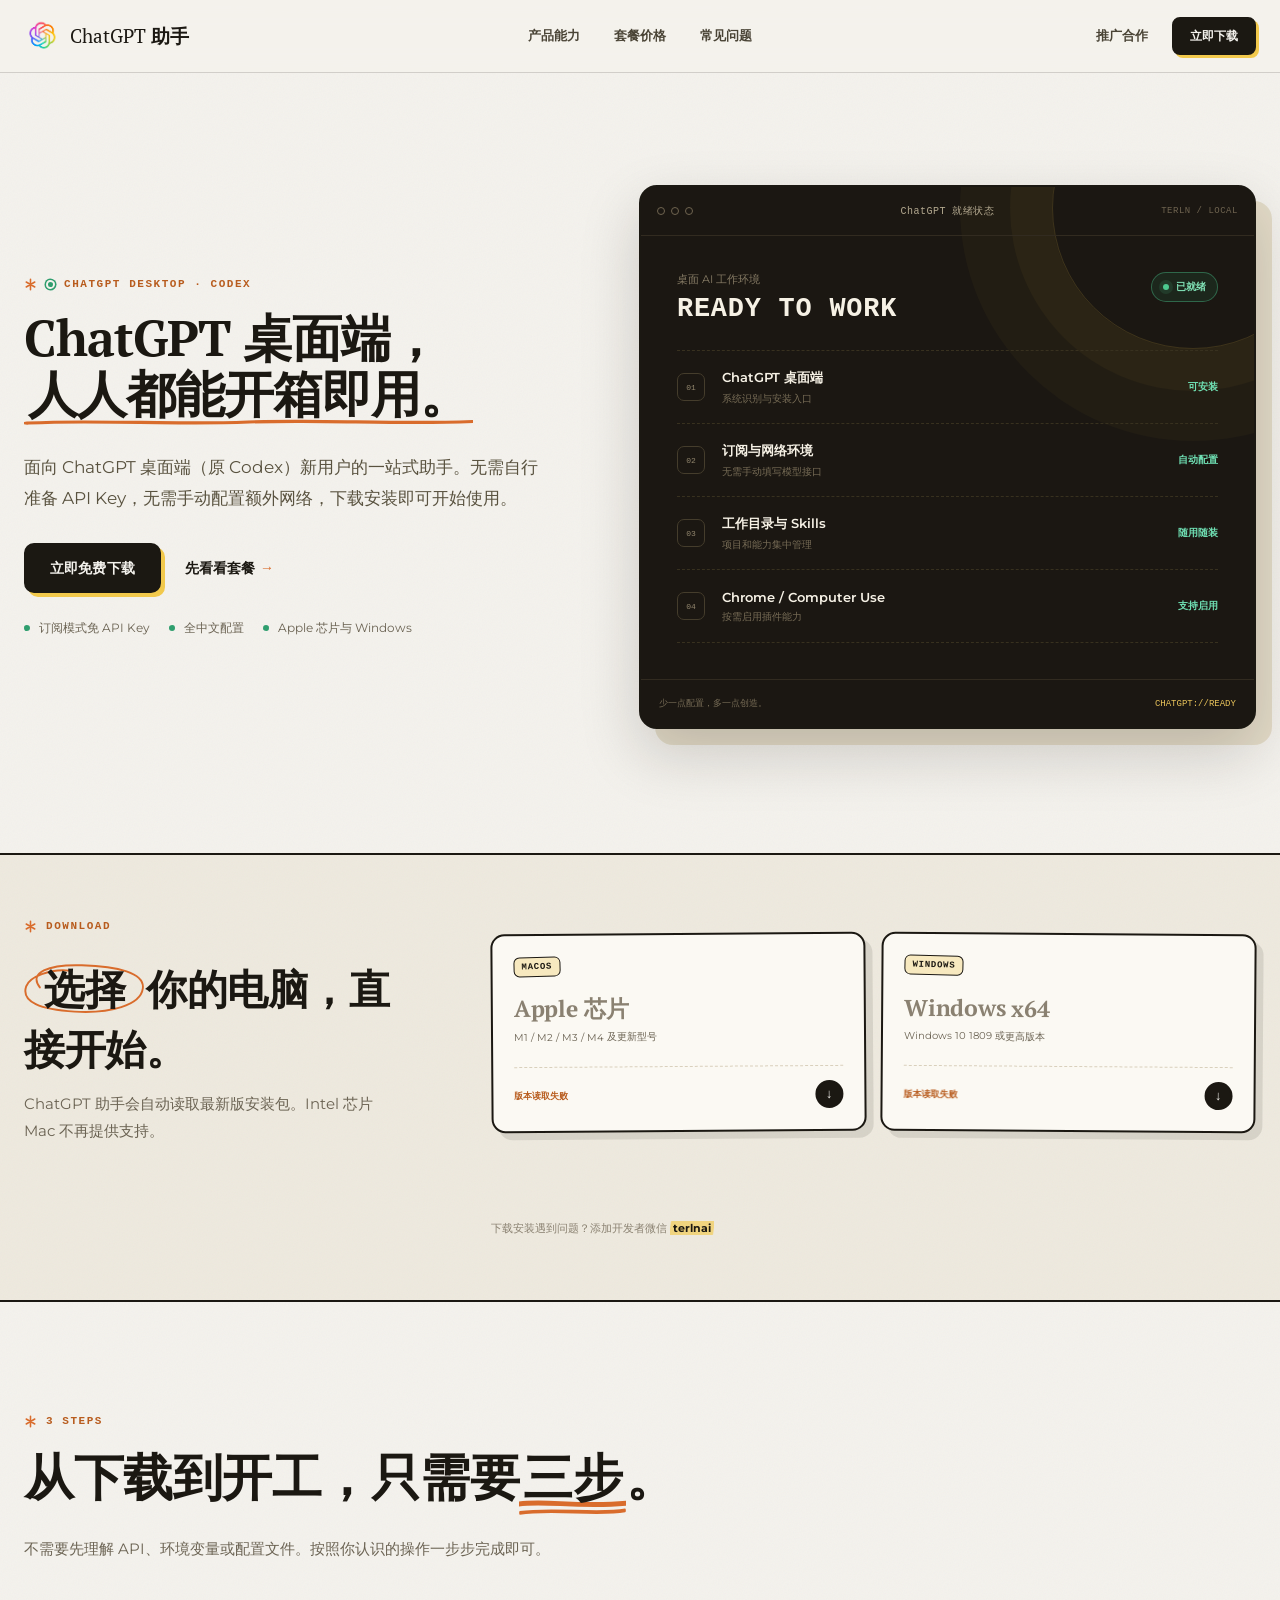
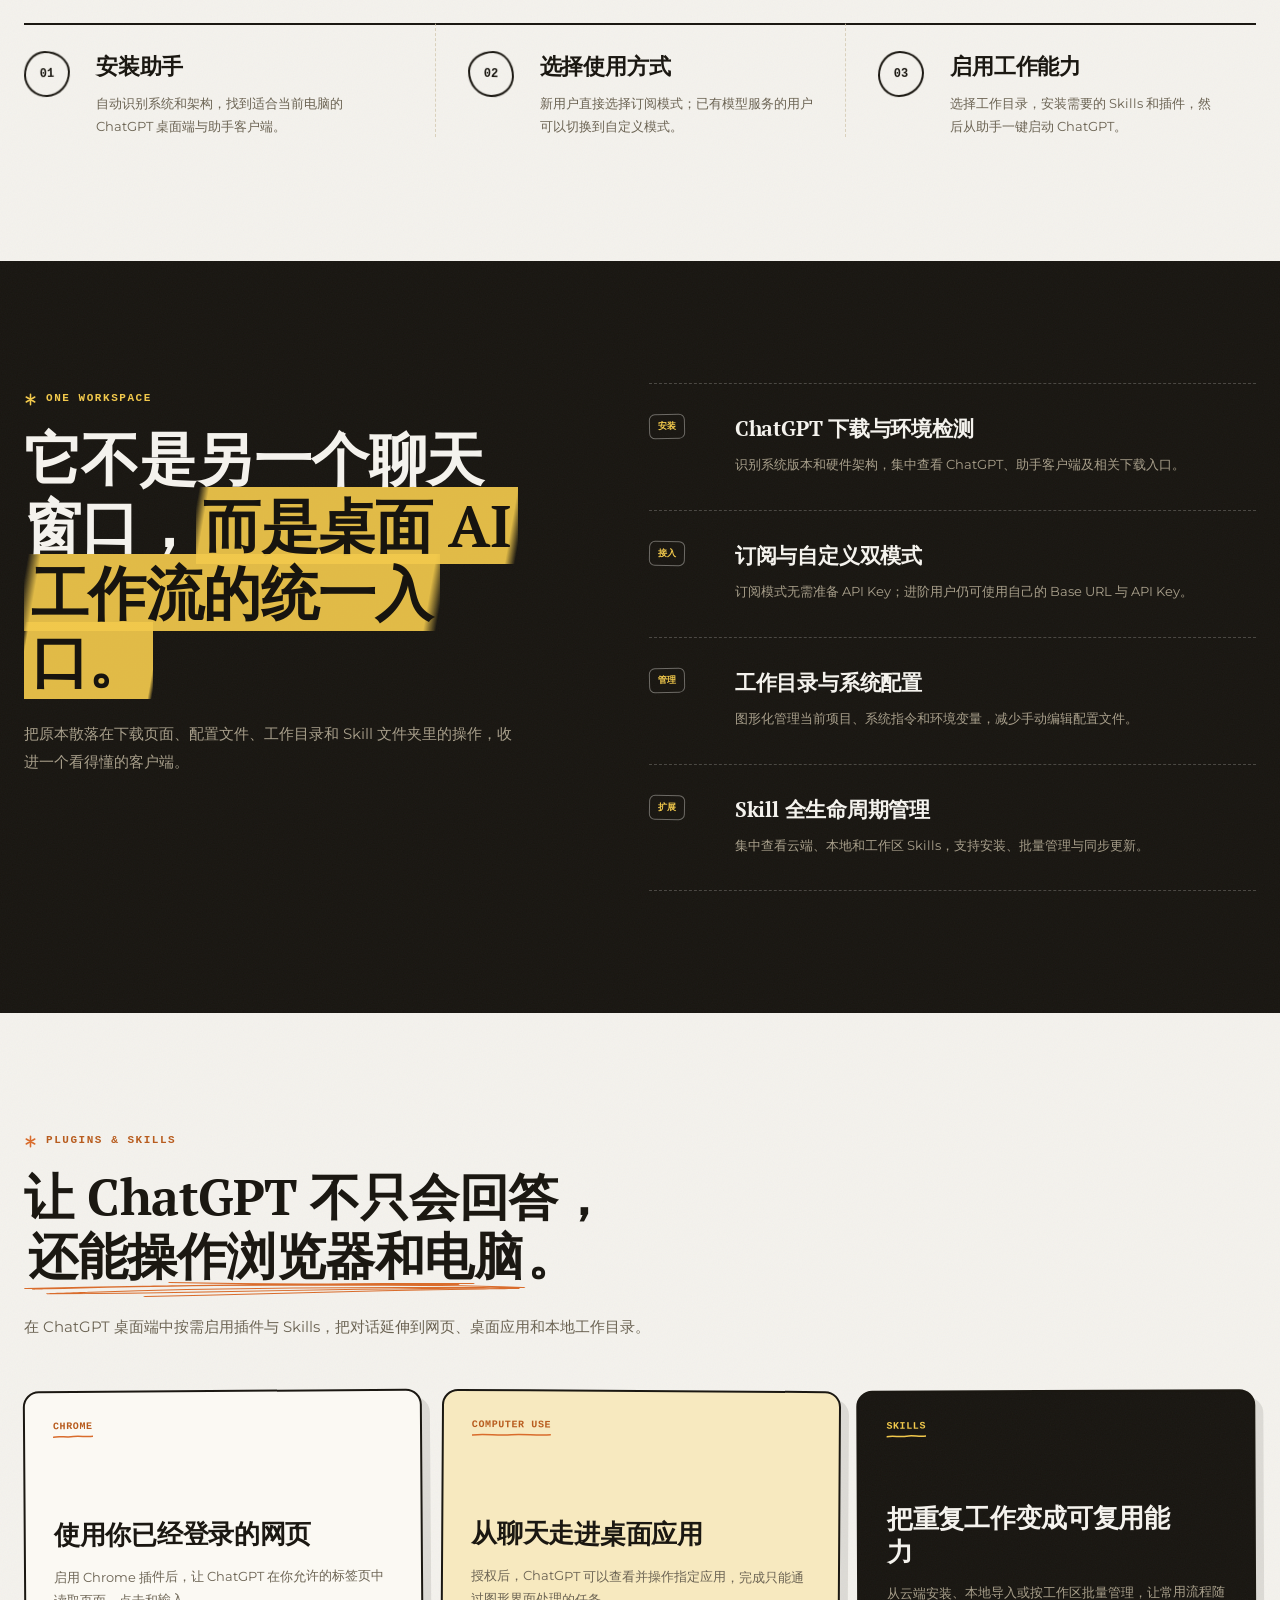
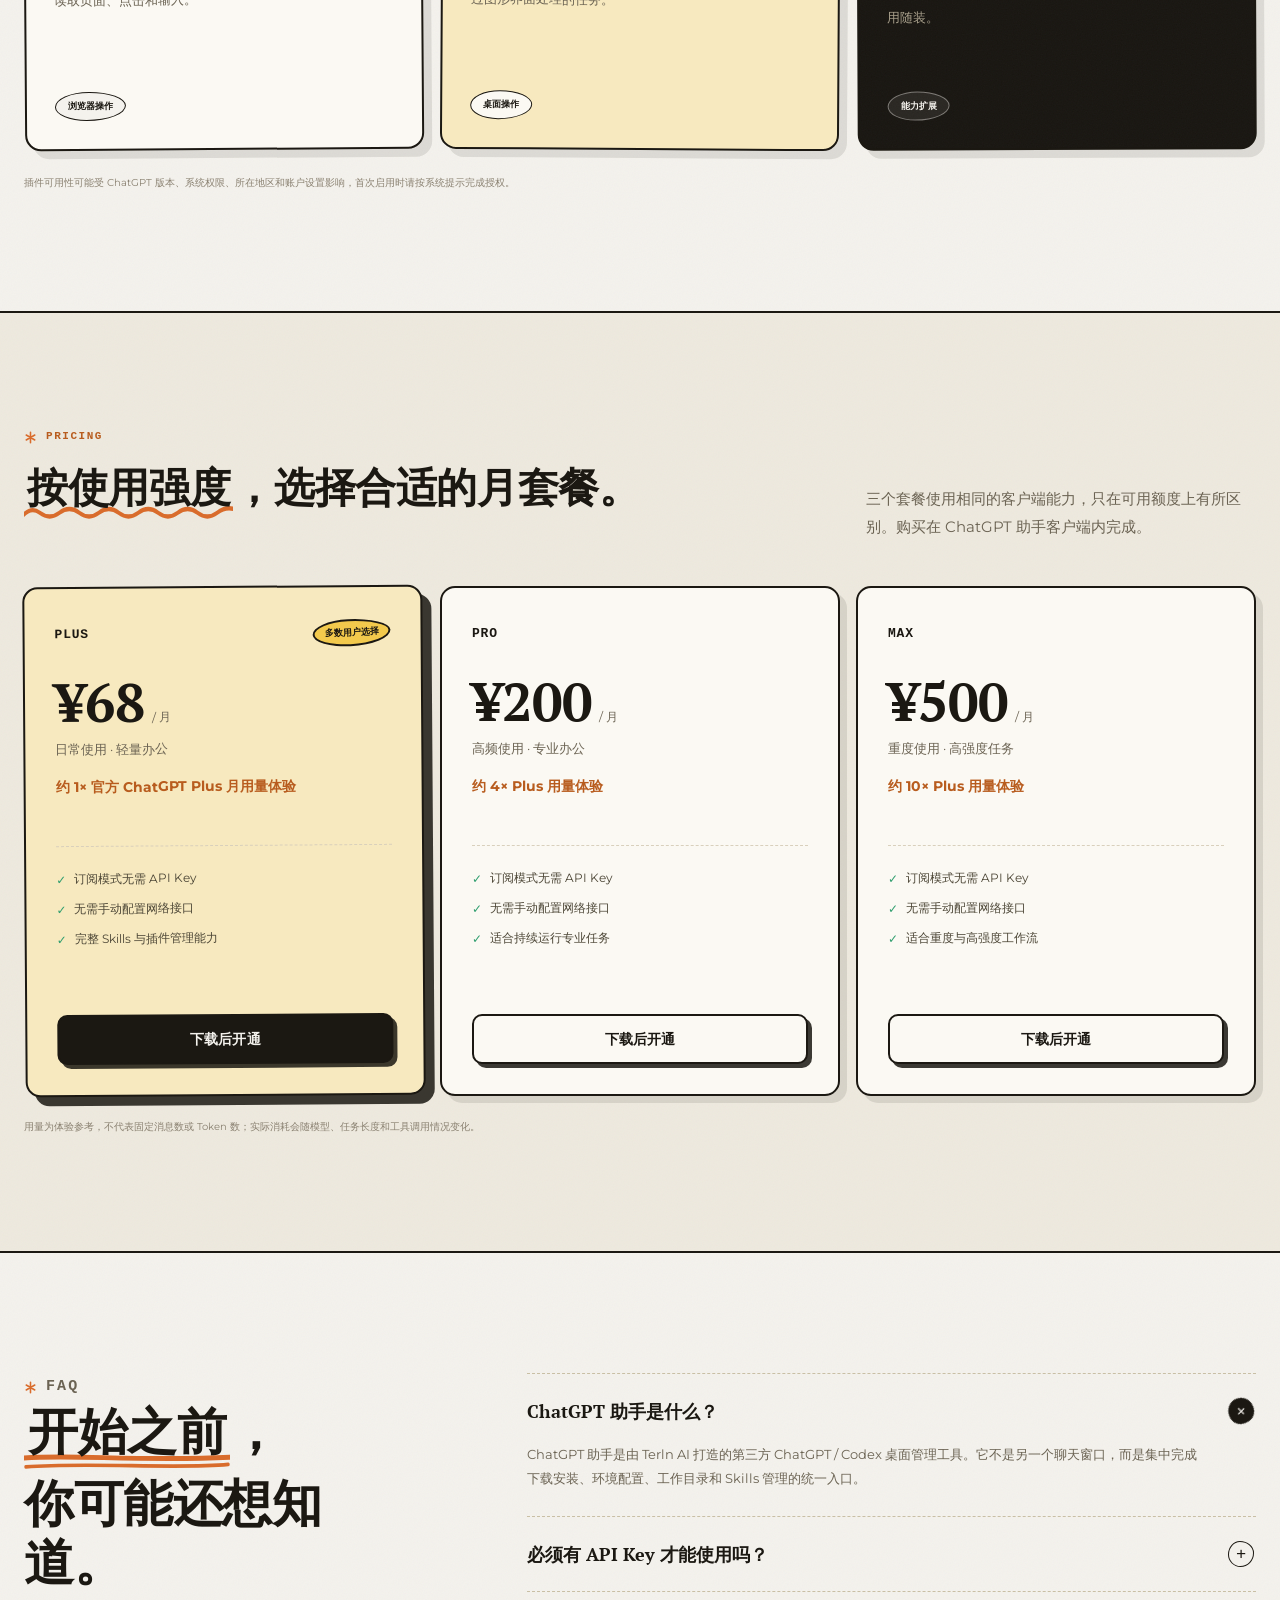
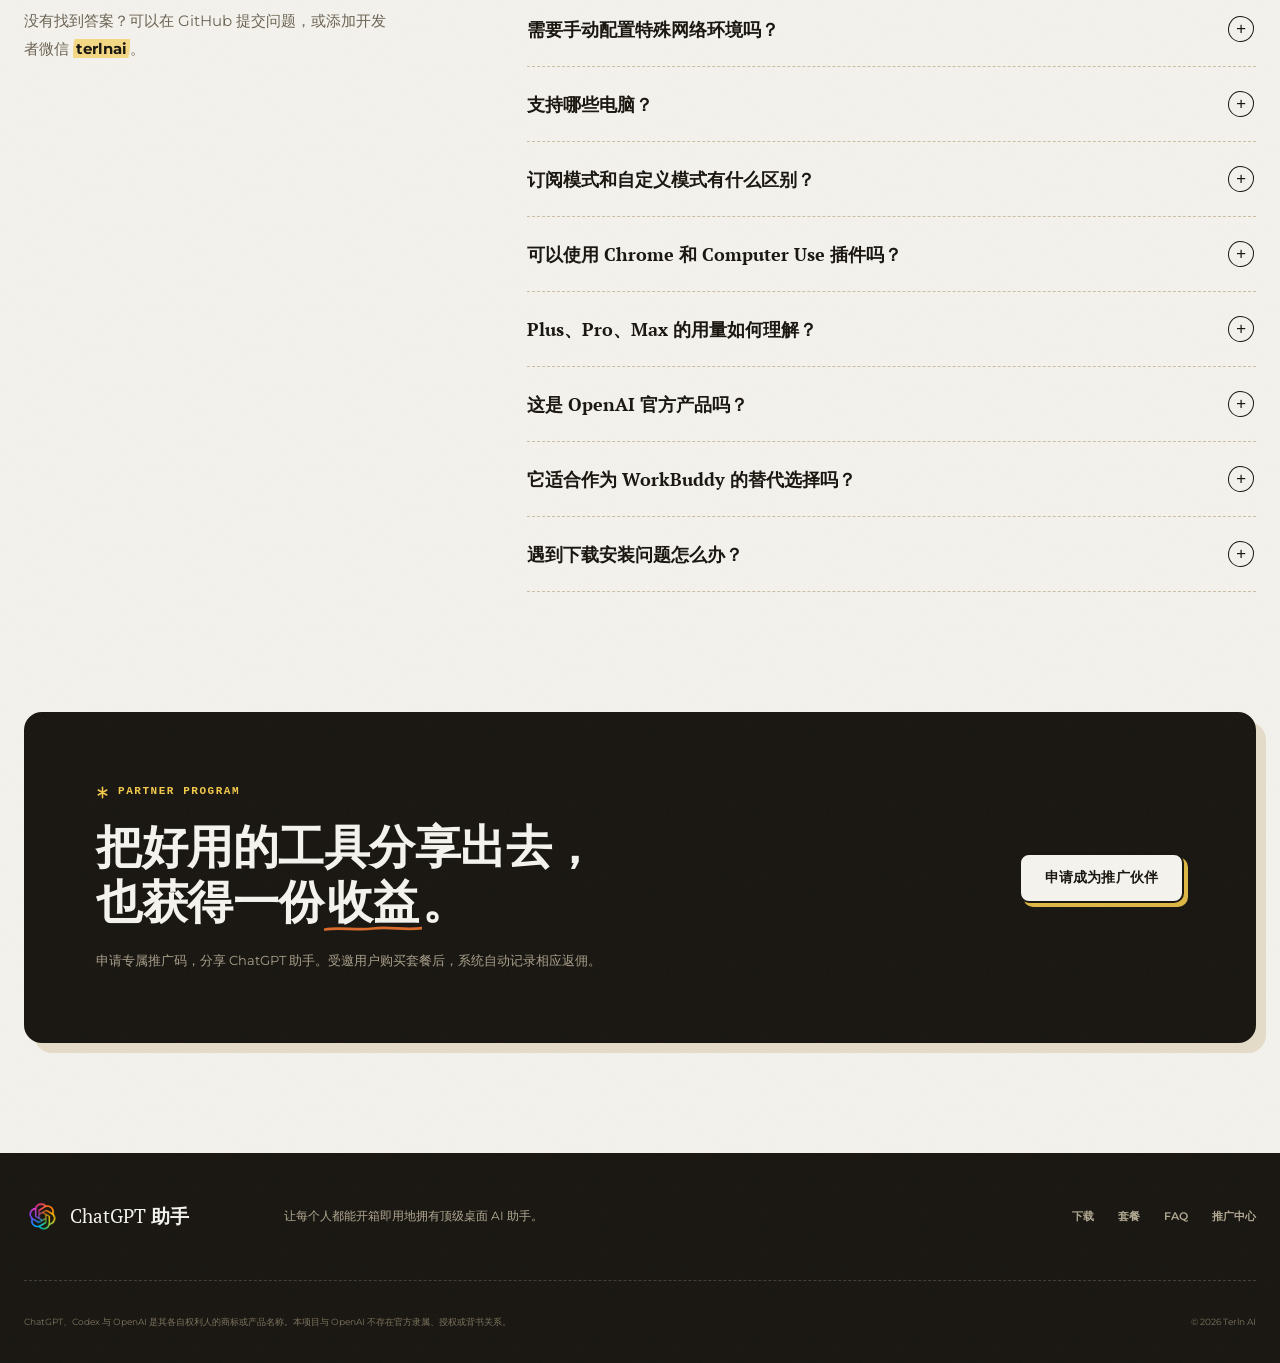
==== commit d417f082: "feat: 下划线优化" ====
--- a/index.html
+++ b/index.html
@@ -13,7 +13,7 @@
     <link rel="canonical" href="https://agent.terln.cn/" />
     <link rel="icon" href="./favicon.ico" />
     <link rel="preload" href="./logo.png" as="image" />
-    <link rel="stylesheet" href="./styles.css?v=20260721-5" />
+    <link rel="stylesheet" href="./styles.css?v=20260721-7" />
 
     <meta property="og:type" content="website" />
     <meta property="og:locale" content="zh_CN" />
--- a/styles.css
+++ b/styles.css
@@ -29,7 +29,7 @@
   --wave-orange: url("data:image/svg+xml,%3Csvg xmlns='http://www.w3.org/2000/svg' viewBox='0 0 220 14' preserveAspectRatio='none'%3E%3Cpath d='M0 8C12 2 24 2 36 8 48 14 60 14 72 8 84 2 96 2 108 8 120 14 132 14 144 8 156 2 168 2 180 8 192 14 204 14 216 8 220 6' fill='none' stroke='%23D96C2C' stroke-width='4' stroke-linecap='round' stroke-linejoin='round'/%3E%3C/svg%3E");
   --wave-yellow: url("data:image/svg+xml,%3Csvg xmlns='http://www.w3.org/2000/svg' viewBox='0 0 220 14' preserveAspectRatio='none'%3E%3Cpath d='M0 8C12 2 24 2 36 8 48 14 60 14 72 8 84 2 96 2 108 8 120 14 132 14 144 8 156 2 168 2 180 8 192 14 204 14 216 8 220 6' fill='none' stroke='%23F2C94C' stroke-width='4' stroke-linecap='round' stroke-linejoin='round'/%3E%3C/svg%3E");
   --sketch-orange: url("data:image/svg+xml,%3Csvg xmlns='http://www.w3.org/2000/svg' viewBox='0 0 220 16'%3E%3Cpath d='M0 10L22 4 44 12 66 4 88 12 110 4 132 12 154 4 176 12 198 4 220 10' fill='none' stroke='%23D96C2C' stroke-width='4' stroke-linecap='round' stroke-linejoin='round'/%3E%3C/svg%3E");
-  --zigzag-orange: url("data:image/svg+xml,%3Csvg xmlns='http://www.w3.org/2000/svg' viewBox='0 0 220 16' preserveAspectRatio='none'%3E%3Cpath d='M0 12L20 3 40 13 60 4 80 13 100 3 120 13 140 4 160 13 180 3 200 13 220 4' fill='none' stroke='%23D96C2C' stroke-width='3' stroke-linecap='round' stroke-linejoin='round'/%3E%3C/svg%3E");
+  --zigzag-orange: url("data:image/svg+xml,%3Csvg xmlns='http://www.w3.org/2000/svg' viewBox='0 0 220 16' preserveAspectRatio='none'%3E%3Cpath d='M0 12Q10 1 20 7T40 7T60 7T80 7T100 7T120 7T140 7T160 7T180 7T200 7T220 5' fill='none' stroke='%23D96C2C' stroke-width='3.4' stroke-linecap='round' stroke-linejoin='round'/%3E%3C/svg%3E");
   --double-orange: url("data:image/svg+xml,%3Csvg xmlns='http://www.w3.org/2000/svg' viewBox='0 0 220 18' preserveAspectRatio='none'%3E%3Cpath d='M0 6C50 2 120 9 220 5' fill='none' stroke='%23D96C2C' stroke-width='4' stroke-linecap='round'/%3E%3Cpath d='M6 13C70 9 160 15 214 11' fill='none' stroke='%23D96C2C' stroke-width='3' stroke-linecap='round'/%3E%3C/svg%3E");
   --circle-orange: url("data:image/svg+xml,%3Csvg xmlns='http://www.w3.org/2000/svg' viewBox='0 0 260 120'%3E%3Cpath d='M44 58C22 30 60 14 124 16 192 18 244 30 240 60 236 92 178 108 110 104 46 100 8 86 18 56 24 38 64 22 100 26' fill='none' stroke='%23D96C2C' stroke-width='3.6' stroke-linecap='round'/%3E%3C/svg%3E");
   --circle-mark: url("data:image/svg+xml,%3Csvg xmlns='http://www.w3.org/2000/svg' viewBox='0 0 300 130'%3E%3Cpath d='M148 12C64 12 16 32 14 62 12 94 74 118 156 118 238 118 288 96 286 60 284 28 220 10 136 14' fill='%23F2C94C' fill-opacity='0.24' stroke='%23D96C2C' stroke-width='4' stroke-linecap='round'/%3E%3C/svg%3E");
@@ -1440,12 +1440,13 @@
   background-repeat: no-repeat;
 }
 
-/* 4. 波浪线（还能操作浏览器和电脑） —— 连续起伏的波浪，整条拉伸无重影 */
+/* 4. 粗短椭圆毛边线（还能操作浏览器和电脑） —— Underline4 风格 */
 .mark-wave {
-  padding-bottom: 0.18em;
-  background-image: var(--wave-orange);
-  background-position: center bottom;
-  background-size: 104% 0.28em;
+  width: fit-content;
+  padding-bottom: 0.24em;
+  background-image: url("data:image/svg+xml,%3Csvg xmlns='http://www.w3.org/2000/svg' viewBox='0 0 294 35' preserveAspectRatio='none'%3E%3Cpath fill='%23D96C2C' fill-rule='evenodd' clip-rule='evenodd' d='M134.964 5.097C133.904 5.158 132.845 5.223 131.786 5.283 117.752 5.844 103.713 6.516 89.66 7.345 80.834 7.864 74.687 8.258 69.632 8.62 46.769 9.839 23.962 11.6 1.314 14.085 0.897 14.131 0.686 14.214 0.66 14.228 0.061 14.511 0.01 14.998 0 15.234 c-0.011 0.334 0.072 0.774 0.619 1.066 0.065 0.032 0.211 0.111 0.461 0.13 0.102 0.009 1.346 -0.079 3.699 -0.26 -0.125 0.26 -0.131 0.51 -0.084 0.737 0.047 0.223 0.255 0.871 1.127 0.941 0.706 0.056 5.6 -0.649 7.5 -0.834 6.597 -0.64 13.185 -1.376 19.786 -1.97 10.328 -0.931 20.663 -1.775 31 -2.595 7.047 -0.565 14.094 -1.117 21.145 -1.654 8.854 -0.557 17.712 -1.071 26.573 -1.534 25.46 -0.691 50.92 -0.849 76.235 -0.723 30.169 0.152 60.495 -0.093 90.468 3.471 l-1.492 0.056 -0.533 0.018 c-13.043 -1.196 -28.732 -0.269 -39.781 -0.38 -47.577 -0.473 -94.398 1.07 -141.792 4.862 -18.602 1.492 -37.194 3.573 -55.697 5.96 -6.399 0.83 -23.016 2.781 -25.279 3.509 -0.772 0.246 -0.981 0.779 -1.026 0.964 -0.067 0.278 -0.038 0.547 0.094 0.811 0.086 0.172 0.231 0.371 0.516 0.524 0.108 0.06 0.305 0.139 0.612 0.181 0.281 0.037 0.781 0.06 1.53 0.06 60.449 -0.245 120.668 -7.379 181.015 -10.438 22.271 -1.13 44.541 -2.201 66.816 -3.244 4.362 -0.204 8.728 -0.338 13.094 -0.496 0.918 0.088 1.817 0.185 2.702 0.297 l-10.03 0.528 c-19.99 1.052 -39.924 2.545 -59.878 4.185 -46.209 3.796 -92.207 10.114 -138.456 13.279 -0.638 0.046 -1.121 0.598 -1.077 1.237 0.044 0.64 0.598 1.122 1.235 1.076 46.259 -3.166 92.27 -9.487 138.488 -13.283 19.93 -1.636 39.842 -3.129 59.809 -4.181 7.1 -0.371 17.042 -0.894 18.938 -1.001 0.227 -0.014 0.357 -0.023 0.38 -0.028 0.547 -0.06 0.741 -0.385 0.769 -0.422 0.283 -0.347 0.306 -0.704 0.218 -1.034 -0.056 -0.203 -0.199 -0.63 -0.788 -0.806 -0.157 -0.046 -0.315 -0.093 -0.477 -0.134 1.742 -0.028 3.198 -0.066 3.601 -0.158 0.853 -0.199 0.987 -0.858 1.006 -1.098 0.018 -0.255 -0.033 -0.529 -0.237 -0.797 -0.083 -0.112 -0.222 -0.26 -0.472 -0.38 -0.125 -0.056 -0.408 -0.149 -0.904 -0.228 -15.953 -2.516 -32.027 -3.782 -48.147 -4.44 l10.008 0.079 c0.139 0 0.204 -0.005 0.218 -0.005 0.57 -0.051 0.774 -0.413 0.82 -0.478 0.222 -0.31 0.264 -0.63 0.185 -0.945 -0.004 -0.023 -0.134 -0.64 -0.755 -0.835 l6.484 -0.083 c1.316 -0.014 1.97 -0.033 2.086 -0.042 0.57 -0.056 0.774 -0.39 0.816 -0.445 0.273 -0.343 0.301 -0.7 0.199 -1.048 -0.042 -0.144 -0.186 -0.663 -0.885 -0.802 -0.037 -0.009 -0.218 -0.032 -0.533 -0.037 -2.879 -0.051 -23.652 -0.009 -31.643 0.037 -12.834 0.075 -25.672 0.153 -38.506 0.413 -9.33 0.185 -18.651 0.477 -27.971 0.857 -26.232 -0.63 -52.437 -1.701 -78.329 -3.671 -0.638 -0.051 -1.195 0.431 -1.243 1.066 -0.048 0.64 0.43 1.196 1.067 1.247 16.451 1.247 33.026 2.141 49.653 2.781Z M233.59 13.992C187.153 13.616 141.409 15.169 95.115 18.877 76.551 20.36 57.996 22.441 39.53 24.823 37.152 25.134 33.337 25.593 29.393 26.084 85.198 24.953 140.834 18.645 196.58 15.818 208.914 15.192 221.252 14.585 233.59 13.992Z'/%3E%3C/svg%3E");
+  background-position: left bottom;
+  background-size: 100% 0.3em;
   background-repeat: no-repeat;
 }
 
